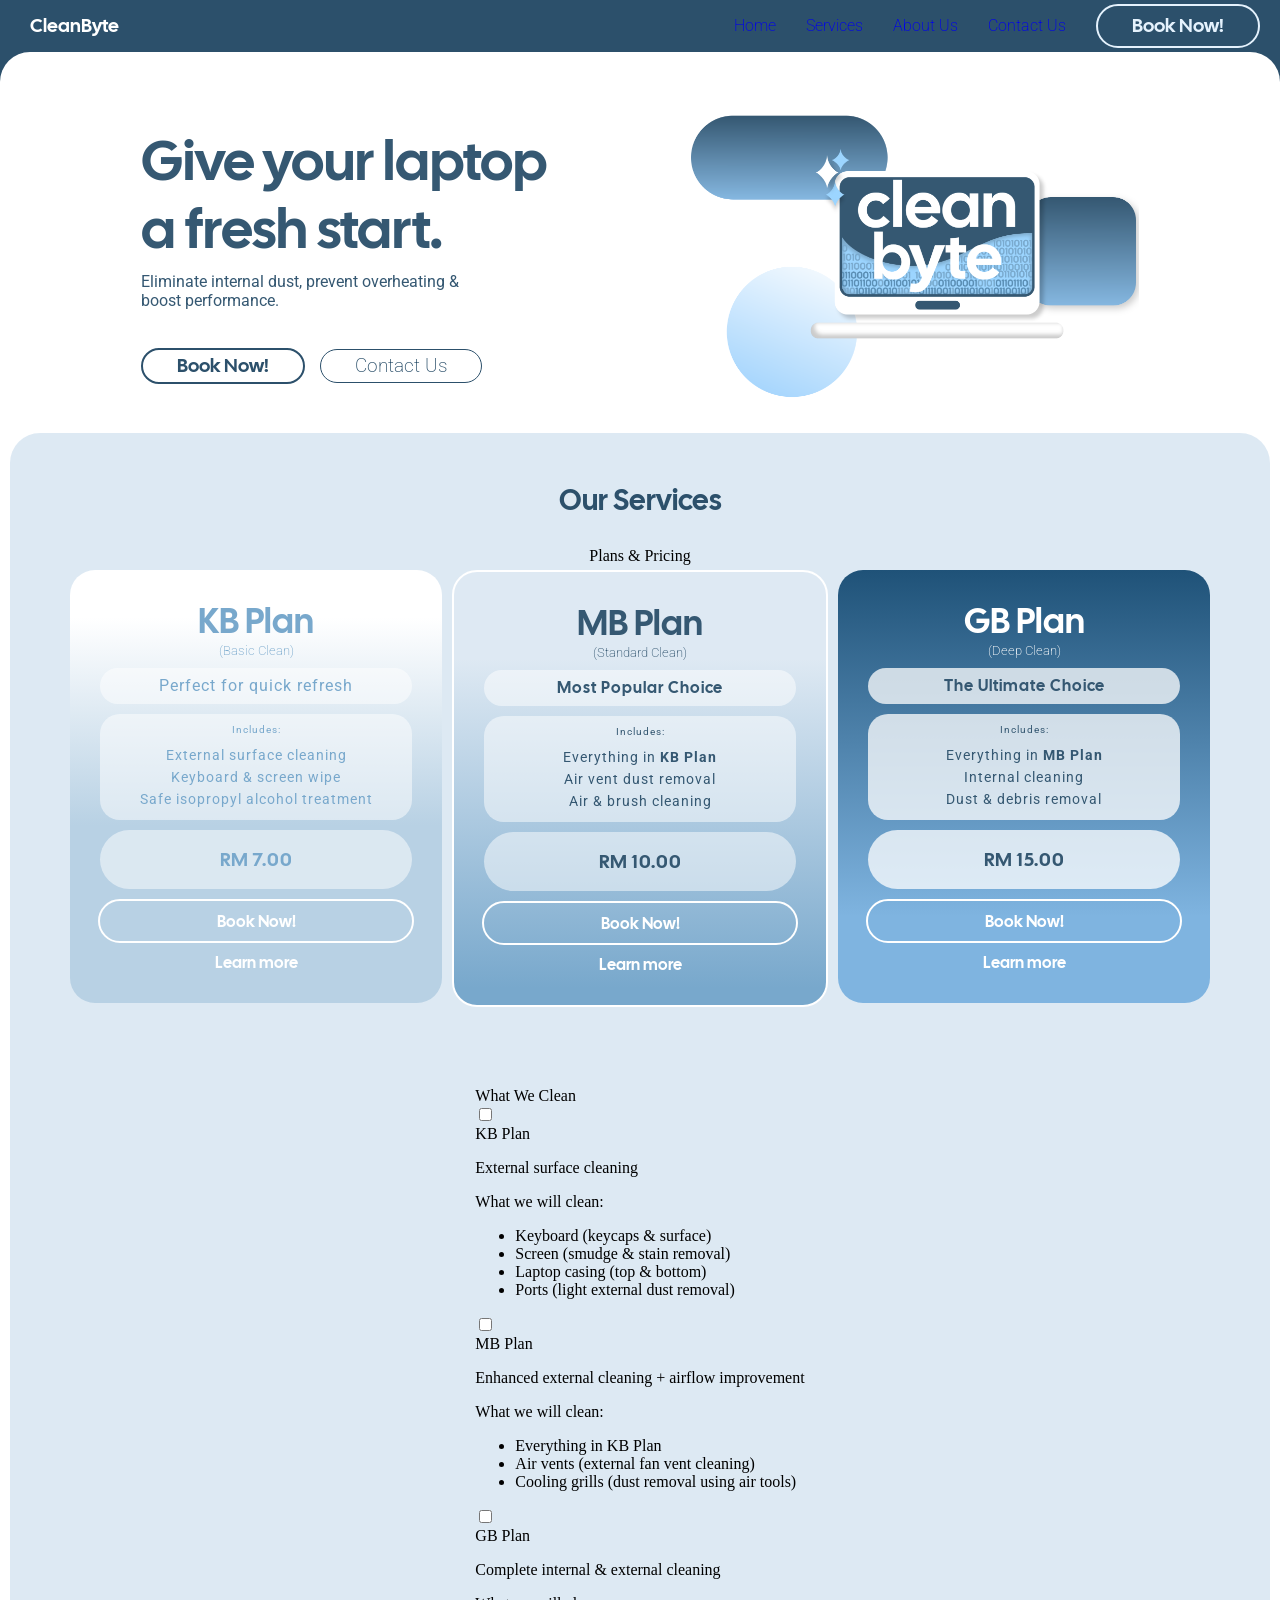
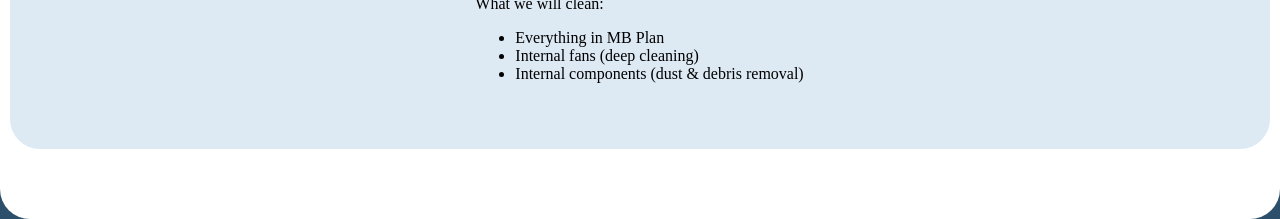
==== index.html @ 4faceed7 "Temporarily add "Coming soon" page for hyperlinks which are not ready yet" ====
<!DOCTYPE html>
<html lang="en">

<head>
    <meta charset="UTF-8">
    <meta name="viewport" content="width=device-width, initial-scale=1.0">
    <title>CleanByte</title>
    <link rel="icon" type="image/png" href="src/cleanbyte-logo-transparent-1.png">
    <!-- Google Fonts -->
    <link rel="preconnect" href="https://fonts.googleapis.com">
    <link rel="preconnect" href="https://fonts.gstatic.com" crossorigin>
    <link
        href="https://fonts.googleapis.com/css2?family=Cal+Sans&family=Roboto:ital,wght@0,100..900;1,100..900&display=swap"
        rel="stylesheet">
    <!-- CSS Styles -->
    <link rel="stylesheet" href="css/styles.css">
    <link rel="stylesheet" href="css/hero.css">
    <link rel="stylesheet" href="css/services.css">
</head>

<body>

    <nav>
        <section id="business-name">
            <span>CleanByte</span>
        </section>
        <section id="nav-links">
            <a href="#hero" class="nav-links" id="nav-home">Home</a>
            <a href="#services" class="nav-links" id="nav-services">Services</a>
            <a href="#about" class="nav-links" id="nav-about">About Us</a>
            <a href="#contact" class="nav-links" id="nav-contact">Contact Us</a>
        </section>
        <section id="wrapper-book-now">
            <a class="book-now-light" id="nav-book-now" href="/coming-soon.html">
                <span>Book Now!</span>
            </a>
        </section>
    </nav>
    <main id="main">
        <section class="section" id="hero">
            <div id="illustration">
                <img id="large" src="src/hero-illustration-large.png"
                    alt="hero section illustration with clean byte logo">
            </div>
            <div class="content">
                <h1>Give your laptop<br>a fresh start.</h1>
                <p>Eliminate internal dust, prevent overheating &<br>
                    boost performance.</p>
            </div>
            <div id="hero-buttons">
                <a class="book-now-dark" href="/coming-soon.html">
                    <span>Book Now!</span>
                </a>
                <a class="hero-button" href="/coming-soon.html">
                    <span>Contact Us</span>
                </a>
            </div>
        </section>
        <section class="section" id="services">
            <div id="pricing">
                <span class="title">Our Services</span>
                <div id="plans">
                    <span class="sub-text">Plans &amp; Pricing</span>
                    <div id="cards">
                        <div class="card" id="card1">
                            <section class="header">
                                <span class="header-1">KB Plan</span>
                                <span class="header-2">&lpar;Basic Clean&rpar;</span>
                            </section>
                            <section class="subheader">
                                <span>Perfect for quick refresh</span>
                            </section>
                            <section class="body">
                                <span>Includes:</span>
                                <ul>
                                    <li>External surface cleaning</li>
                                    <li>Keyboard &amp; screen wipe</li>
                                    <li>Safe isopropyl alcohol treatment</li>
                                </ul>
                            </section>
                            <section class="footer">
                                <span>RM 7.00</span>
                            </section>
                            <a class="card-book-now" href="/coming-soon.html">
                                <span>Book Now!</span>
                            </a>
                            <span class="learnmore">Learn more</span>
                        </div>
                        <div class="card" id="card2">
                            <section class="header">
                                <span class="header-1">MB Plan</span>
                                <span class="header-2">&lpar;Standard Clean&rpar;</span>
                            </section>
                            <section class="subheader">
                                <span>Most Popular Choice</span>
                            </section>
                            <section class="body">
                                <span>Includes:</span>
                                <ul>
                                    <li>Everything in <b>KB Plan</b></li>
                                    <li>Air vent dust removal</li>
                                    <li>Air &amp; brush cleaning</li>
                                </ul>
                            </section>
                            <section class="footer">
                                <span>RM 10.00</span>
                            </section>
                            <a class="card-book-now" href="/coming-soon.html">
                                <span>Book Now!</span>
                            </a>
                            <span class="learnmore">Learn more</span>
                        </div>
                        <div class="card" id="card3">
                            <section class="header">
                                <span class="header-1">GB Plan</span>
                                <span class="header-2">&lpar;Deep Clean&rpar;</span>
                            </section>
                            <section class="subheader">
                                <span>The Ultimate Choice</span>
                            </section>
                            <section class="body">
                                <span>Includes:</span>
                                <ul>
                                    <li>Everything in <b>MB Plan</b></li>
                                    <li>Internal cleaning</li>
                                    <li>Dust &amp; debris removal</li>
                                </ul>
                            </section>
                            <section class="footer">
                                <span>RM 15.00</span>
                            </section>
                            <a class="card-book-now" href="/coming-soon.html">
                                <span>Book Now!</span>
                            </a>
                            <span class="learnmore">Learn more</span>
                        </div>
                    </div>
                </div>
            </div>
            <div id="details">
                <span class="sub-text">What We Clean</span>
                <div id="dropdowns">
                    <div class="dropdown" id="dropdown1">
                        <input type="checkbox" id="touch1">
                        <div class="hitbox">
                            <label for="touch1">
                                <span>KB Plan</span>
                                <p>External surface cleaning</p>
                            </label>
                        </div>
                        <div class="slide">
                            <div class="inner-slide">
                                <span>What we will clean:</span>
                                <ul>
                                    <li>Keyboard (keycaps &amp; surface)</li>
                                    <li>Screen (smudge &amp; stain removal)</li>
                                    <li>Laptop casing (top &amp; bottom)</li>
                                    <li>Ports (light external dust removal)</li>
                                </ul>
                            </div>
                        </div>
                    </div>
                    <div class="dropdown" id="dropdown2">
                        <input type="checkbox" id="touch2">
                        <div class="hitbox">
                            <label for="touch2">
                                <span>MB Plan</span>
                                <p>Enhanced external cleaning + airflow improvement</p>
                            </label>
                        </div>
                        <div class="slide">
                            <div class="inner-slide">
                                <span>What we will clean:</span>
                                <ul>
                                    <li>Everything in KB Plan</li>
                                    <li>Air vents (external fan vent cleaning)</li>
                                    <li>Cooling grills (dust removal using air tools)</li>
                                </ul>
                            </div>
                        </div>
                    </div>
                    <div class="dropdown" id="dropdown3">
                        <input type="checkbox" id="touch3">
                        <div class="hitbox">
                            <label for="touch3">
                                <span>GB Plan</span>
                                <p>Complete internal &amp; external cleaning</p>
                            </label>
                        </div>
                        <div class="slide">
                            <div class="inner-slide">
                                <span>What we will clean:</span>
                                <ul>
                                    <li>Everything in MB Plan</li>
                                    <li>Internal fans (deep cleaning)</li>
                                    <li>Internal components (dust &amp; debris removal)</li>
                                </ul>
                            </div>
                        </div>
                    </div>
                </div>
            </div>
        </section>
        <section class="section" id="about"></section>
        <section class="section" id="contact"></section>
    </main>

    <script src="js/script.js"></script>
</body>

</html>
---- css/styles.css ----
/* 1 rem = 24px */

:root {
    --gradient-l: linear-gradient(to bottom, rgba(255, 255, 255, 1) 10%, rgba(120, 168, 204, 1) 96%);
    --gradient-d: linear-gradient(to bottom, rgba(31, 82, 120, 1) 0%, rgba(154, 208, 253, 1) 100%);
    --font-primary: "Cal Sans", sans-serif;
    --font-secondary: "Roboto", sans-serif;
}

html {
    scroll-behavior: smooth;
}

body {
    background-color: #2c506b;
    padding: 0;
    margin: 0;
}


button {
    border: none;
    outline: none;
    box-shadow: none;
}

a {
    text-decoration: none;
}

a:hover,
a:focus,
a:active {
    text-decoration: none;
    outline: none;
}

nav {
    position: sticky;
    top: 0;
    height: 2rem;
    display: flex;
    flex-direction: row;
    align-self: center;
    align-items: center;
    justify-content: space-evenly;
    padding: 10px 20px;
    background: #2c506b;
    z-index: 2;
}

nav #business-name {
    height: 100%;
    width: fit-content;
    display: flex;
    align-self: center;
    align-items: center;
    justify-content: center;
    padding: 0 10px;
}

nav #business-name span {
    font-family: var(--font-primary);
    font-weight: 400;
    font-size: 1.2rem;
    line-height: 1.2;
    color: #fff;
}

nav #nav-links {
    height: 1rem;
    width: 100%;
    display: flex;
    align-self: center;
    align-items: center;
    justify-content: end;
    padding: 0 30px;
    gap: 30px;
    font-family: var(--font-secondary);
    font-weight: 200;
    font-size: 1rem;
    line-height: 1.2;
    color: #fff;
}

.book-now-light {
    height: 2.5rem;
    width: 10rem;
    position: relative;
    display: flex;
    align-self: center;
    align-items: center;
    justify-content: center;
    color: #e5f2fd;
    background-color: transparent;
    border: 2px solid #e5f2fd;
    border-radius: 50px;
    overflow: hidden;
    cursor: pointer;
    transition: color 0.3s ease;
}

.book-now-light::before {
    content: "";
    position: absolute;
    top: 0;
    left: -100%;
    width: 100%;
    height: 100%;
    background-color: #e5f2fd;
    z-index: 0;
    transition: transform 0.5s ease;
    transform: translateX(0);
}

.book-now-light:hover::before {
    transform: translateX(100%);
}

.book-now-light span {
    position: relative;
    z-index: 1;
    font-family: var(--font-primary);
    font-weight: 400;
    font-size: 1.2rem;
    line-height: 1.2;
    text-decoration: none;
    padding: 2rem;
    cursor: pointer;
    color: #e5f2fd;
    transition: color 0.5s ease;
}

.book-now-light:hover span {
    color: #2c506b;
}

.book-now-dark {
    height: 2rem;
    width: 10rem;
    position: relative;
    display: flex;
    align-self: center;
    align-items: center;
    justify-content: center;
    color: #2c506b;
    background-color: transparent;
    border: 2px solid #2c506b;
    border-radius: 50px;
    overflow: hidden;
    cursor: pointer;
    transition: color 0.3s ease;
}

.book-now-dark::before {
    content: "";
    position: absolute;
    top: 0;
    left: -100%;
    width: 100%;
    height: 100%;
    background-color: #2c506b;
    z-index: 0;
    transition: transform 0.5s ease;
    transform: translateX(0);
}

.book-now-dark:hover::before {
    transform: translateX(100%);
}

.book-now-dark span {
    position: relative;
    z-index: 1;
    font-family: var(--font-primary);
    font-weight: 400;
    font-size: 1.2rem;
    line-height: 1.2;
    text-decoration: none;
    padding: 0rem;
    cursor: pointer;
    color: #2c506b;
    transition: color 0.5s ease;
}

.book-now-dark:hover span {
    color: #fff;
}

main {
    height: fit-content;
    width: auto;
    display: flex;
    flex-direction: column;
    background-color: white;
    border-radius: 30px;
    gap: 30px;
    padding: 10px;
}

/* ===================================================================== */
@media (max-width: 824px) {
    nav {
        display: grid;
        position: sticky;
        height: fit-content;
        grid-template-columns: repeat(2, 1fr);
        grid-template-rows: repeat(2, 1fr);
        grid-auto-flow: dense;
        grid-column-gap: 0px;
        grid-row-gap: 10px;
    }

    nav #business-name {
        font-size: 1rem;
        grid-area: 1 / 1 / 2 / 2;
        padding: 0;
    }

    nav #nav-links {
        font-size: 1rem;
        grid-area: 2 / 1 / 3 / 3;
        justify-content: space-between;
        padding: 0;
        gap: 0;
    }

    nav #wrapper-book-now {
        display: flex;
        grid-area: 1 / 2 / 2 / 3;
        justify-content: end;
    }

    nav #nav-book-now {
        width: 8rem;
    }

    nav #nav-book-now span {
        font-size: 1rem;
        padding: 1rem;
    }
}

@media (max-width: 614px) {
    nav #business-name {
        font-size: 0.8rem;
        grid-area: 1 / 1 / 2 / 2;
        padding: 0;
    }

    nav #nav-links {
        font-size: 0.8rem;
        justify-content: space-between;
    }

    nav #nav-book-now {
        height: 1.5rem;
        width: 7.5rem;
    }

    nav #nav-book-now span {
        font-size: 0.8rem;
        padding: 1rem;
    }
}
---- css/hero.css ----
#hero {
    display: grid;
    grid-template-columns: auto auto;
    grid-template-rows: auto auto;
    grid-column-gap: 0px;
    grid-row-gap: 0px;
    align-items: center;
    align-content: stretch;
    justify-content: space-around;
    padding: 0 100px;
    border-radius: 30px 30px 0 0;
}

#hero .content {
    height: 100%;
    width: 100%;
    display: flex;
    flex-direction: column;
    justify-content: center;
    grid-area: 1 / 1 / 2 / 2;
}

#illustration {
    height: 100%;
    width: fit-content;
    display: flex;
    justify-content: end;
    align-items: flex-end;
    grid-area: 1 / 2 / 3 / 3;
    margin-top: 20px;
}

#hero h1 {
    font-family: var(--font-primary);
    font-size: 3.5rem;
    color: #355872;
    font-weight: 400;
    line-height: 1.2;
    margin-bottom: 10px;
}

#hero p {
    font-family: var(--font-secondary);
    font-size: 1rem;
    font-weight: 400;
    color: #355872;
    line-height: 1.2;
    margin: 0;
}

#hero #hero-buttons {
    height: 100%;
    width: 100%;
    grid-area: 2 / 1 / 3 / 2;
    display: flex;
    flex-direction: row;
    align-items: flex-start;
    align-content: stretch;
    justify-content: start;
    column-gap: 15px;
}

.hero-button {
    height: 2rem;
    width: 10rem;
    position: relative;
    display: flex;
    align-self: center;
    align-items: center;
    justify-content: center;
    color: #2c506b;
    background-color: transparent;
    border: 1px solid #2c506b;
    border-radius: 50px;
    overflow: hidden;
    cursor: pointer;
    transition: color 0.3s ease;
}

.hero-button::before {
    content: "";
    position: absolute;
    top: 0;
    left: -100%;
    width: 100%;
    height: 100%;
    background-color: #e5f2fd;
    z-index: 0;
    transition: transform 0.5s ease;
    transform: translateX(0);
}

.hero-button:hover::before {
    transform: translateX(100%);
}

.hero-button span {
    position: relative;
    z-index: 1;
    font-family: var(--font-secondary);
    font-weight: 200;
    font-size: 1.2rem;
    line-height: 1.2;
    text-decoration: none;
    padding: 0rem;
    cursor: pointer;
    color: #2c506b;
}

#illustration img {
    width: 28rem;
}


/* ===================================================================== */
@media (max-width: 1376px) {
    #hero {
        padding: 0 60px;
    }
}

@media (max-width: 1174px) {
    #hero h1 {
        font-size: 3rem;
        margin-top: 10px;
    }

    #hero p {
        font-size: 0.9rem;
    }

    #illustration img {
        width: 26rem;
    }
}

@media (max-width: 1088px) {
    #hero {
        padding: 0 40px;
    }
}

@media (max-width: 1000px) {
    #hero {
        padding: 0 20px;
    }
}

@media (max-width: 970px) {
    #hero .content {
        justify-content: end;
    }

    #hero h1 {
        font-size: 2.5rem;
    }

    #hero p {
        font-size: 0.9rem;
    }

    #illustration img {
        width: 24rem;
    }
}

@media (max-width: 824px) {
    #hero {
        padding: 20px;
    }

    #hero .content {
        justify-content: center;
    }

    #hero #illustration #large {
        width: 18rem;
    }

    #hero h1 {
        font-size: 2rem;
        margin: 10px 0 5px 0;
    }

    #hero p {
        font-size: 0.8rem;
    }

    #hero #hero-buttons .book-now-dark {
        width: 8rem;
    }

    #hero #hero-buttons .book-now-dark span {
        font-size: 1rem;
        padding: 0;
    }

    #hero #hero-buttons .hero-button {
        width: 8rem;
    }

    #hero #hero-buttons .hero-button span {
        font-size: 1rem;
        padding: 0;
    }

    #illustration {
        margin: 0;
    }
}

@media (max-width: 614px) {
    #hero {
        display: flex;
        flex-direction: column;
        padding: 20px 10px;
        gap: 0;
    }

    #hero .content {
        align-items: center;
        margin-bottom: 10px;
    }

    #hero .content h1 {
        text-align: center;
        font-size: 1.8rem;
        letter-spacing: 0px;
    }

    #hero .content p {
        text-align: center;
        margin-bottom: 12px;
        letter-spacing: 1px;
    }

    #hero #hero-buttons {
        width: fit-content;
    }

    #hero #hero-buttons .book-now-dark span {
        font-size: 0.9rem;
    }

    #hero #hero-buttons .hero-button span {
        font-size: 0.9rem;
    }
}
---- css/services.css ----
#services {
    height: auto;
    border-radius: 30px;
    background: #6da1c93B;
    display: flex;
    flex-direction: column;
    align-items: center;
    justify-content: start;
    align-content: stretch;
    padding: 50px 100px;
    row-gap: 80px;
}

#services #pricing {
    width: 100%;
    height: auto;
    display: flex;
    flex-direction: column;
    align-items: center;
    align-content: stretch;
    justify-content: start;
    row-gap: 30px;
}

#services #pricing .title {
    text-align: center;
    font-family: var(--font-primary);
    font-size: 1.8rem;
    color: #2c506bFF;
    font-weight: 400;
    line-height: 1.2;
    text-decoration: none;
}

#services #pricing #plans {
    width: 100%;
    height: auto;
    display: flex;
    flex-direction: column;
    align-items: center;
    align-content: stretch;
    justify-content: start;
    row-gap: 5px;
}

#services #pricing #plans #plans-text {
    height: 30px;
    font-family: var(--font-secondary);
    font-size: 1rem;
    font-weight: 200;
    line-height: 1.2;
    color: #2c506bFF;
}

#cards {
    width: 100%;
    height: auto;
    display: flex;
    flex-direction: row;
    overflow-x: hidden;
    align-items: start;
    align-content: stretch;
    justify-content: space-between;
    gap: 10px;
}

.card {
    width: 100%;
    height: auto;
    border-radius: 25px;
    display: flex;
    flex-direction: column;
    flex-wrap: nowrap;
    align-items: center;
    align-content: stretch;
    justify-content: start;
    row-gap: 20px;
    padding: 30px;
    scroll-snap-align: center;
}

/* =--==--==--==--==--==--==--HEADER--==--==--==--==--==--==--= */
.header {
    width: 100%;
    height: auto;
    display: flex;
    flex-direction: column;
    flex-wrap: nowrap;
    align-items: center;
    align-content: stretch;
    justify-content: start;
}

.header-1 {
    font-family: var(--font-primary);
    font-size: 2.5rem;
    font-weight: 400;
    line-height: 1.2;
    text-decoration: none;
}

.header-2 {
    font-family: var(--font-secondary);
    font-size: 1rem;
    font-weight: 200;
    line-height: 1.2;
    text-decoration: none;
}


/* =--==--==--==--==--==--==--SUB-HEADER--==--==--==--==--==--==--= */
.subheader {
    width: 100%;
    height: 2.25rem;
    border-radius: 30px;
    display: flex;
    flex-direction: column;
    flex-wrap: nowrap;
    align-items: center;
    align-content: stretch;
    justify-content: center;
    background: #ffffff80;
}

.subheader span {
    font-size: 1.25rem;
    font-weight: 400;
    line-height: 1;
    letter-spacing: 1px;
    text-decoration: none;
}


/* =--==--==--==--==--==--==--BODY--==--==--==--==--==--==--= */
.body {
    width: 100%;
    height: auto;
    border-radius: 20px;
    display: flex;
    flex-direction: column;
    flex-wrap: nowrap;
    align-items: center;
    align-content: stretch;
    justify-content: start;
    padding: 10px 0;
    row-gap: 10px;
    background: #ffffff80;
}

.body span {
    font-family: var(--font-secondary);
    font-size: 0.7rem;
    font-weight: 400;
    line-height: 1.2;
    letter-spacing: 1px;
    text-decoration: none;
}

.body ul {
    max-width: fit-content;
    display: flex;
    justify-content: center;
    align-items: center;
    font-family: var(--font-secondary);
    font-size: 1rem;
    font-weight: 400;
    line-height: 1.5;
    letter-spacing: 1px;
    text-decoration: none;
    flex: 1;
    flex-wrap: wrap;
    padding: 0;
    margin: 0;
    text-align: center;
    list-style-type: none;
}

li {
    min-width: 270px;
}


/* =--==--==--==--==--==--==--FOOTER--==--==--==--==--==--==--= */
.footer {
    width: 100%;
    border-radius: 30px;
    display: flex;
    flex-direction: column;
    flex-wrap: nowrap;
    align-items: center;
    align-content: stretch;
    justify-content: center;
    padding: 20px 0;
    flex: 1 0 0;
    background: #ffffff80;
}

.footer span {
    font-family: var(--font-primary);
    font-size: 1.25rem;
    font-weight: 400;
    line-height: 1;
    letter-spacing: 1px;
    text-decoration: none;
}


/* =--==--==--==--==--==--==--CARD-BOOK-NOW--==--==--==--==--==--==--= */
.card-book-now {
    height: 2.5rem;
    width: 100%;
    position: relative;
    display: flex;
    align-self: center;
    align-items: center;
    justify-content: center;
    /* /////////////////////CHANGE THIS FOR BOOK NOW */
    color: #fff;
    background-color: transparent;
    /* /////////////////////CHANGE THIS FOR BOOK NOW */
    border: 2px solid #fff;
    border-radius: 50px;
    overflow: hidden;
    cursor: pointer;
    transition: color 0.3s ease;
}

.card-book-now::before {
    content: "";
    position: absolute;
    top: 0;
    left: -100%;
    width: 100%;
    height: 100%;
    /* /////////////////////CHANGE THIS FOR BOOK NOW */
    background-color: #ffffff80;
    z-index: 0;
    transition: transform 0.5s ease;
    transform: translateX(0);
}

.card-book-now:hover::before {
    transform: translateX(100%);
}

.card-book-now span {
    display: flex;
    position: relative;
    z-index: 1;
    font-family: var(--font-primary);
    font-weight: 400;
    font-size: 1.2rem;
    line-height: 1.2;
    text-decoration: none;
    padding: 0rem 2rem;
    cursor: pointer;
    align-items: center;
    color: #fff;
    transition: color 0.5s ease;
}

/* /////////////////////CHANGE THIS FOR BOOK NOW */
.card-book-now:hover span {
    color: #fff;
}

/* =--==--==--==--==--==--==--LEARN-MORE--==--==--==--==--==--==--= */
.learnmore {
    font-family: var(--font-primary);
    font-size: 1rem;
    font-weight: 400;
    line-height: 1.2;
    letter-spacing: 0px;
    text-decoration: none;
    color: #fff;
    cursor: pointer;
}

.learnmore:hover {
    text-decoration: underline;
}

/* =--==--==--==--==--==--==--=--==--==--==--==--==--==--=--==--==--==--==--==--==-- */
/* =--==--==--==--==--==--==--CARD 1--==--==--==--==--==--==--= */
#card1 {
    background-image: linear-gradient(to bottom, rgba(255, 255, 255, 1) 11%, rgba(184, 209, 228, 1) 59%);
    color: #78a8cc;
}

#card1 .subheader span {
    font-family: var(--font-secondary);
}

#card1 .card-book-now:hover span {
    color: #78a8cc;
}


/* =--==--==--==--==--==--==--CARD 2--==--==--==--==--==--==--= */
#card2 {
    background-image: linear-gradient(to bottom, rgba(222, 233, 243, 1) 20%, rgba(120, 168, 204, 1) 96%);
    color: #355872FF;
    border: 2px solid #ffffffFF;
}

#card2 .subheader span {
    font-family: var(--font-primary);
}

#card2 .card-book-now:hover span {
    color: #355872FF;
}


/* =--==--==--==--==--==--==--CARD 2--==--==--==--==--==--==--= */
#card3 {
    background: linear-gradient(to bottom, rgba(31, 82, 120, 1) 0%, rgba(127, 180, 224, 1) 80%);
    color: #355872FF;
}

#card3 .header {
    color: #fff;
}

#card3 .subheader {
    background-color: #ffffffBF;
}

#card3 .body {
    background-color: #ffffffBF;
}

#card3 .footer {
    background-color: #ffffffBF;
}

#card3 .subheader span {
    font-family: var(--font-primary);
}

#card3 .card-book-now:hover span {
    color: #355872FF;
}



/* =--==--==--==--==--==--==--=--==--==--==--==--==--==--=--==--==--==--==--==--==-- */
@media (max-width: 1400px) {
    #services {
        padding: 50px 60px;
    }

    .card {
        row-gap: 10px;
    }

    .header-1 {
        font-size: 2.2rem;
    }

    .header-2 {
        font-size: 0.8rem;
    }

    .subheader {
        font-size: 2rem;
    }

    .subheader span {
        font-size: 1rem;
    }

    .body span {
        font-size: 0.6rem;
    }

    .body ul {
        font-size: 0.9rem;
    }

    .footer span {
        font-size: 1.2rem;
    }

    .card-book-now span {
        font-size: 1rem;
    }

    .learnmore {
        font-size: 1rem;
    }

}

@media (max-width: 1190px) {
    #services {
        padding: 50px 20px;
    }
}

@media (max-width: 1100px) {
    #services #pricing .title {
        font-size: 1.6rem;
    }

    #cards {
        overflow-x: auto;
        scroll-snap-type: x mandatory;
    }

    .header-1 {
        font-size: 2.1rem;
    }

    .card {
        padding: 20px;
        row-gap: 8px;
    }
}

@media (max-width: 1000px) {
    #services {
        padding: 50px 10px;
    }

    .subheader {
        font-size: 2rem;
    }

    .subheader span {
        font-size: 1rem;
    }

    .body span {
        font-size: 0.6rem;
    }

    .body ul {
        font-size: 0.75rem;
    }
}

@media (max-width: 824px) {
    #services #pricing .title {
        font-size: 1.3rem;
    }

    #services #pricing #plans #plans-text {
        font-size: 0.8rem;
    }

    .header-1 {
        font-size: 2rem;
    }

    .header-2 {
        font-size: 0.8rem;
    }

    .subheader {
        font-size: 1.8rem;
    }

    .subheader span {
        font-size: 1rem;
    }

    .body span {
        font-size: 0.6rem;
    }

    .body ul {
        font-size: 0.75rem;
    }

    .footer span {
        font-size: 1rem;
    }

    .card-book-now span {
        font-size: 1rem;
    }

    .learnmore {
        font-size: 1rem;
    }
}
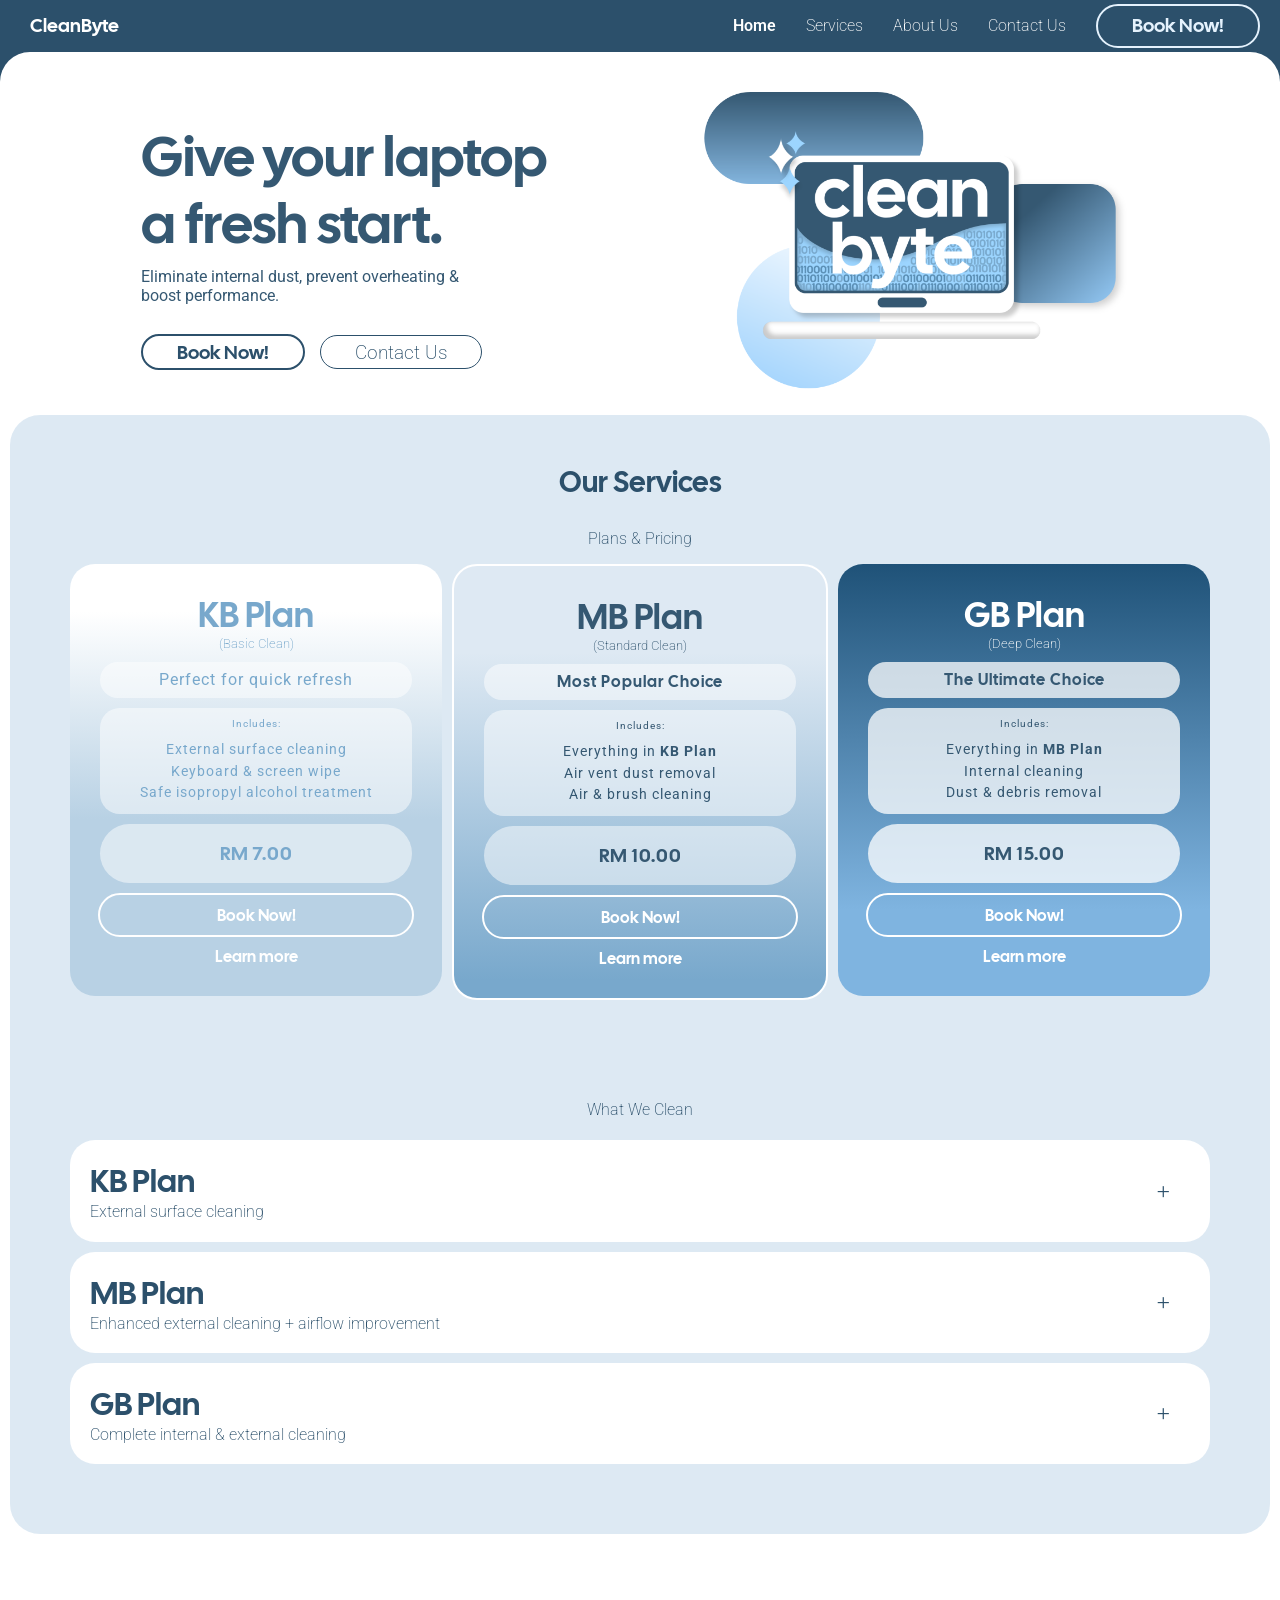
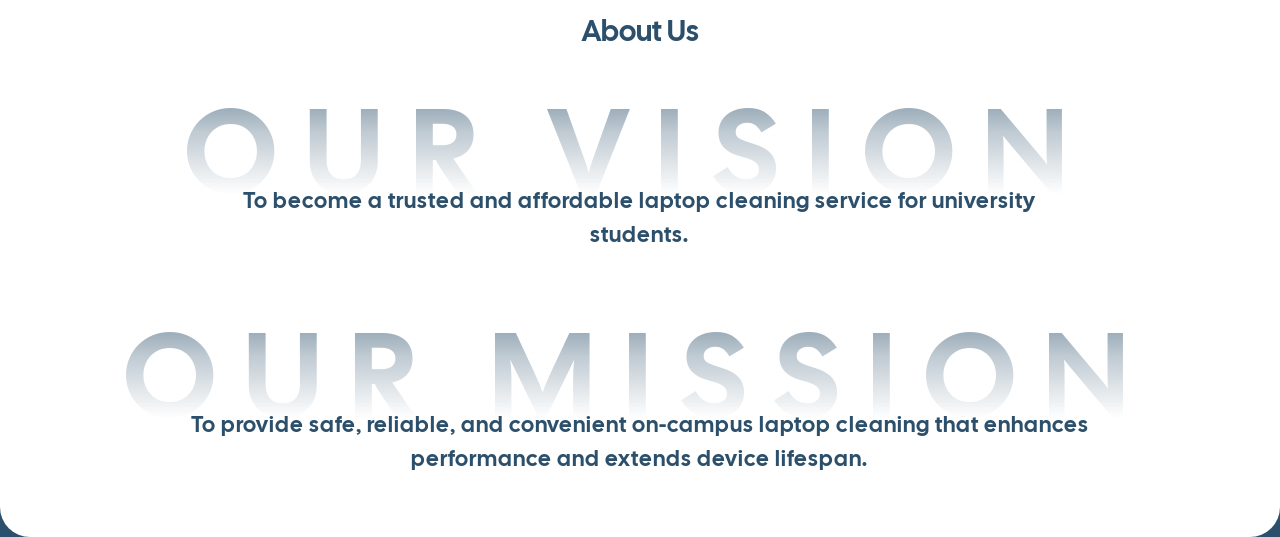
==== commit a02df9e5: "Add About  Us section (responsive) with its own CSS file; small minor fixes; remove 1 graphic since " ====
--- a/index.html
+++ b/index.html
@@ -16,6 +16,7 @@
     <link rel="stylesheet" href="css/styles.css">
     <link rel="stylesheet" href="css/hero.css">
     <link rel="stylesheet" href="css/services.css">
+    <link rel="stylesheet" href="css/about.css">
 </head>
 
 <body>
@@ -201,7 +202,33 @@
                 </div>
             </div>
         </section>
-        <section class="section" id="about"></section>
+        <section class="section" id="about">
+            <div id="header-about">
+                About Us
+            </div>
+            <div id="body-about">
+                <div class="wrapper" id="vision-wrapper">
+                    <div class="underlay-text" id="vision">
+                        OUR VISION
+                    </div>
+                    <div class="overlay"></div>
+                    <div class="overlay-text">
+                        To become a trusted and affordable laptop cleaning service
+                        for university students.
+                    </div>
+                </div>
+                <div class="wrapper" id="mission-wrapper">
+                    <div class="underlay-text" id="mission">
+                        OUR MISSION
+                    </div>
+                    <div class="overlay"></div>
+                    <div class="overlay-text">
+                        To provide safe, reliable, and convenient on-campus laptop cleaning
+                        that enhances performance and extends device lifespan.
+                    </div>
+                </div>
+            </div>
+        </section>
         <section class="section" id="contact"></section>
     </main>
 
--- a/css/styles.css
+++ b/css/styles.css
@@ -81,6 +81,20 @@
     font-size: 1rem;
     line-height: 1.2;
     color: #fff;
+}
+
+nav #nav-links a {
+    text-decoration: none;
+    color: #fff;
+    cursor: pointer;
+}
+
+nav #nav-links a:hover {
+    text-decoration: underline;
+}
+
+nav #nav-links a.active {
+    font-weight: 600;
 }
 
 .book-now-light {
--- a/css/services.css
+++ b/css/services.css
@@ -11,6 +11,15 @@
     row-gap: 80px;
 }
 
+/* ===============+++++++++++++++++++++++++++++=======================++++++++++++++++++ */
+/* ===============+++++++++++++++++++++++++++++=======================++++++++++++++++++ */
+/* ===============+++++++++++++++++++++++++++++=======================++++++++++++++++++ */
+/* ===============+++++++++++++++++++++++++++++=======================++++++++++++++++++ */
+/* ===============+++++++++++++++++++++++++++++=======================++++++++++++++++++ */
+/* ===============+++++++++++++++++++++++++++++=======================++++++++++++++++++ */
+
+/* ===============+++++++++++++++++++++++++++++=======================++++++++++++++++++ */
+
 #services #pricing {
     width: 100%;
     height: auto;
@@ -43,7 +52,7 @@
     row-gap: 5px;
 }
 
-#services #pricing #plans #plans-text {
+#services .sub-text {
     height: 30px;
     font-family: var(--font-secondary);
     font-size: 1rem;
@@ -445,7 +454,7 @@
         font-size: 1.3rem;
     }
 
-    #services #pricing #plans #plans-text {
+    #services .sub-text {
         font-size: 0.8rem;
     }
 
@@ -484,4 +493,184 @@
     .learnmore {
         font-size: 1rem;
     }
+}
+
+
+/* ===============+++++++++++++++++++++++++++++=======================++++++++++++++++++ */
+/* ===============+++++++++++++++++++++++++++++=======================++++++++++++++++++ */
+/* ===============+++++++++++++++++++++++++++++=======================++++++++++++++++++ */
+/* ===============+++++++++++++++++++++++++++++=======================++++++++++++++++++ */
+/* ===============+++++++++++++++++++++++++++++=======================++++++++++++++++++ */
+/* ===============+++++++++++++++++++++++++++++=======================++++++++++++++++++ */
+/* ===============++++++    DETAILS     +++++++=======================++++++++++++++++++ */
+/* ===============+++++++++++++++++++++++++++++=======================++++++++++++++++++ */
+
+#details {
+    width: 100%;
+    height: auto;
+    display: flex;
+    flex-direction: column;
+    align-items: center;
+    align-content: stretch;
+    justify-content: start;
+    row-gap: 10px;
+    padding: 20px;
+}
+
+#details #dropdowns {
+    width: 100%;
+    height: auto;
+    display: flex;
+    flex-direction: column;
+    align-items: center;
+    align-content: stretch;
+    justify-content: space-between;
+    row-gap: 10px;
+}
+
+#details #dropdowns .dropdown {
+    width: 100%;
+    border-radius: 25px;
+    background: #fff;
+    display: flex;
+    flex-direction: column;
+    align-items: center;
+    align-content: stretch;
+    justify-content: start;
+    padding: 10px 20px;
+    box-sizing: border-box;
+}
+
+.hitbox {
+    position: relative;
+    display: block;
+    width: 100%;
+    color: #2c506b;
+    border-radius: 20px;
+    transition: background 0.3s ease;
+    margin: 10px;
+}
+
+.hitbox label {
+    display: flex;
+    flex-direction: column;
+    cursor: pointer;
+}
+
+.hitbox span {
+    display: block;
+    background: transparent;
+    font-size: 2rem;
+    font-family: var(--font-primary);
+    user-select: none;
+    -webkit-user-select: none;
+    -moz-user-select: none;
+    -ms-user-select: none;
+}
+
+.hitbox::after {
+    content: "+";
+    position: absolute;
+    right: 20px;
+    top: 50%;
+    transform: translateY(-50%);
+    font-size: 1.5rem;
+}
+
+.hitbox p {
+    font-family: var(--font-secondary);
+    font-weight: 200;
+    font-size: 1rem;
+    line-height: 1.2;
+    margin: 0;
+}
+
+#dropdowns .dropdown .slide {
+    clear: both;
+    width: 100%;
+    max-height: 0;
+    overflow: hidden;
+    text-align: start;
+    transition: max-height 0.5s;
+    background: #dde9f3;
+    border-radius: 20px;
+    display: flex;
+    flex-direction: column;
+    align-items: start;
+    align-content: stretch;
+    justify-content: start;
+    row-gap: 10px;
+}
+
+.inner-slide {
+    width: 100%;
+    height: fit-content;
+    margin: 20px;
+    color: #2c506b;
+}
+
+.inner-slide span {
+    font-family: var(--font-secondary);
+    font-weight: 400;
+    font-size: 1rem;
+    line-height: 1.2;
+    letter-spacing: 1px;
+    font-size: 0.7rem;
+}
+
+.inner-slide ul {
+    margin: 0;
+    padding: 0;
+    list-style-type: none;
+    line-height: 1.5;
+    font-family: var(--font-secondary);
+    font-weight: 600;
+    font-size: 1rem;
+    letter-spacing: 1px;
+    font-size: 1rem;
+}
+
+#touch1 {
+    position: absolute;
+    opacity: 0;
+    height: 0px;
+}
+
+#touch1:checked~.slide {
+    max-height: 500px;
+}
+
+#touch2 {
+    position: absolute;
+    opacity: 0;
+    height: 0px;
+}
+
+#touch2:checked~.slide {
+    max-height: 500px;
+}
+
+#touch3 {
+    position: absolute;
+    opacity: 0;
+    height: 0px;
+}
+
+#touch3:checked~.slide {
+    max-height: 500px;
+}
+
+.hitbox:hover {
+    background: #dde9f3;
+}
+
+
+@media (max-width: 1100px) {
+    .hitbox span {
+        font-size: 1.8rem;
+    }
+
+    .hitbox p {
+        font-size: 0.9rem;
+    }
 }
--- a/css/about.css
+++ b/css/about.css
@@ -0,0 +1,233 @@
+#about {
+    height: auto;
+    display: flex;
+    flex-direction: column;
+    align-items: center;
+    align-content: stretch;
+    justify-content: start;
+    row-gap: 30px;
+    padding: 50px 100px;
+}
+
+#header-about {
+    width: 100%;
+    text-align: center;
+    font-family: var(--font-primary);
+    font-size: 1.8rem;
+    font-weight: 400;
+    line-height: 1.2;
+    color: #2c506b;
+}
+
+#body-about {
+    display: flex;
+    flex-direction: column;
+    justify-content: center;
+    align-items: center;
+    row-gap: 80px;
+}
+
+
+.wrapper {
+    position: relative;
+    display: inline-block;
+}
+
+.underlay-text {
+    font-family: var(--font-primary);
+    font-size: 8.3rem;
+    font-weight: 400;
+    line-height: 1.2;
+    letter-spacing: 1.7rem;
+    color: #2c506b;
+    position: relative;
+    z-index: 1;
+    text-align: center;
+    align-self: center;
+    align-content: center;
+    justify-content: center;
+}
+
+.overlay {
+    position: absolute;
+    top: 0;
+    left: 0;
+    width: 100%;
+    height: 100%;
+    background: linear-gradient(to bottom, rgba(255, 255, 255, 0) 0%, rgba(255, 255, 255, 0.4) 7.000000000000001%, rgba(255, 255, 255, 0.6951219512195121) 36%, rgba(255, 255, 255, 1) 80%);
+    pointer-events: none;
+    z-index: 2;
+}
+
+.overlay-text {
+    position: absolute;
+    bottom: -20%;
+    left: 50%;
+    transform: translateX(-50%);
+    font-family: var(--font-primary);
+    font-size: 1.7rem;
+    font-weight: 400;
+    line-height: 1.5;
+    letter-spacing: 1px;
+    color: #2c506b;
+    z-index: 3;
+    min-width: 90%;
+    white-space: normal;
+    text-align: center;
+}
+
+@media (max-width: 1335px) {
+    #about {
+        padding: 50px;
+    }
+
+    .underlay-text {
+        font-size: 7.5rem;
+    }
+
+    .overlay-text {
+        font-size: 1.4rem;
+    }
+}
+
+@media (max-width: 1160px) {
+    #about {
+        padding: 50px 30px;
+    }
+}
+
+@media (max-width: 1160px) {
+    #about {
+        padding: 50px 0px;
+    }
+
+    .underlay-text {
+        font-size: 7rem;
+    }
+
+    .overlay-text {
+        font-size: 1.4rem;
+    }
+}
+
+@media (max-width: 1013px) {
+    .underlay-text {
+        font-size: 5.5rem;
+    }
+
+    .overlay-text {
+        font-size: 1.2rem;
+    }
+}
+
+@media (max-width: 1100px) {
+    #header-about {
+        font-size: 1.6rem;
+    }
+}
+
+@media (max-width: 870px) {
+    .underlay-text {
+        letter-spacing: 1.2rem;
+    }
+}
+
+@media (max-width: 824px) {
+    #header-about {
+        font-size: 1.3rem;
+    }
+}
+
+@media (max-width: 780px) {
+    .underlay-text {
+        letter-spacing: 1rem;
+        font-size: 5rem;
+    }
+
+    .overlay-text {
+        font-size: 1rem;
+    }
+}
+
+@media (max-width: 690px) {
+    .underlay-text {
+        letter-spacing: 1rem;
+        font-size: 4.5rem;
+    }
+
+    .overlay-text {
+        font-size: 1rem;
+    }
+}
+
+@media (max-width: 640px) {
+    .underlay-text {
+        letter-spacing: 1rem;
+        font-size: 4rem;
+    }
+
+    .overlay-text {
+        font-size: 0.9rem;
+        bottom: -30%;
+    }
+}
+
+@media (max-width: 600px) {
+    .underlay-text {
+        letter-spacing: 1rem;
+        font-size: 3.5rem;
+    }
+
+    .overlay-text {
+        font-size: 0.9rem;
+    }
+
+    #mission-wrapper .overlay-text {
+        bottom: -60%;
+    }
+}
+
+@media (max-width: 540px) {
+    .underlay-text {
+        letter-spacing: 0.8rem;
+        font-size: 3.5rem;
+    }
+
+    .overlay-text {
+        font-size: 0.9rem;
+    }
+}
+
+@media (max-width: 512px) {
+    .underlay-text {
+        letter-spacing: 0.7rem;
+        font-size: 3.2rem;
+    }
+
+    .overlay-text {
+        font-size: 0.9rem;
+    }
+
+    #mission-wrapper .overlay-text {
+        bottom: -70%;
+    }
+}
+
+@media (max-width: 458px) {
+    .underlay-text {
+        letter-spacing: 0.5rem;
+        font-size: 2.8rem;
+    }
+
+    .overlay-text {
+        font-size: 0.9rem;
+    }
+
+    #vision-wrapper .overlay-text {
+        bottom: -80%;
+    }
+
+    #mission-wrapper .overlay-text {
+        bottom: -80%;
+    }
+}
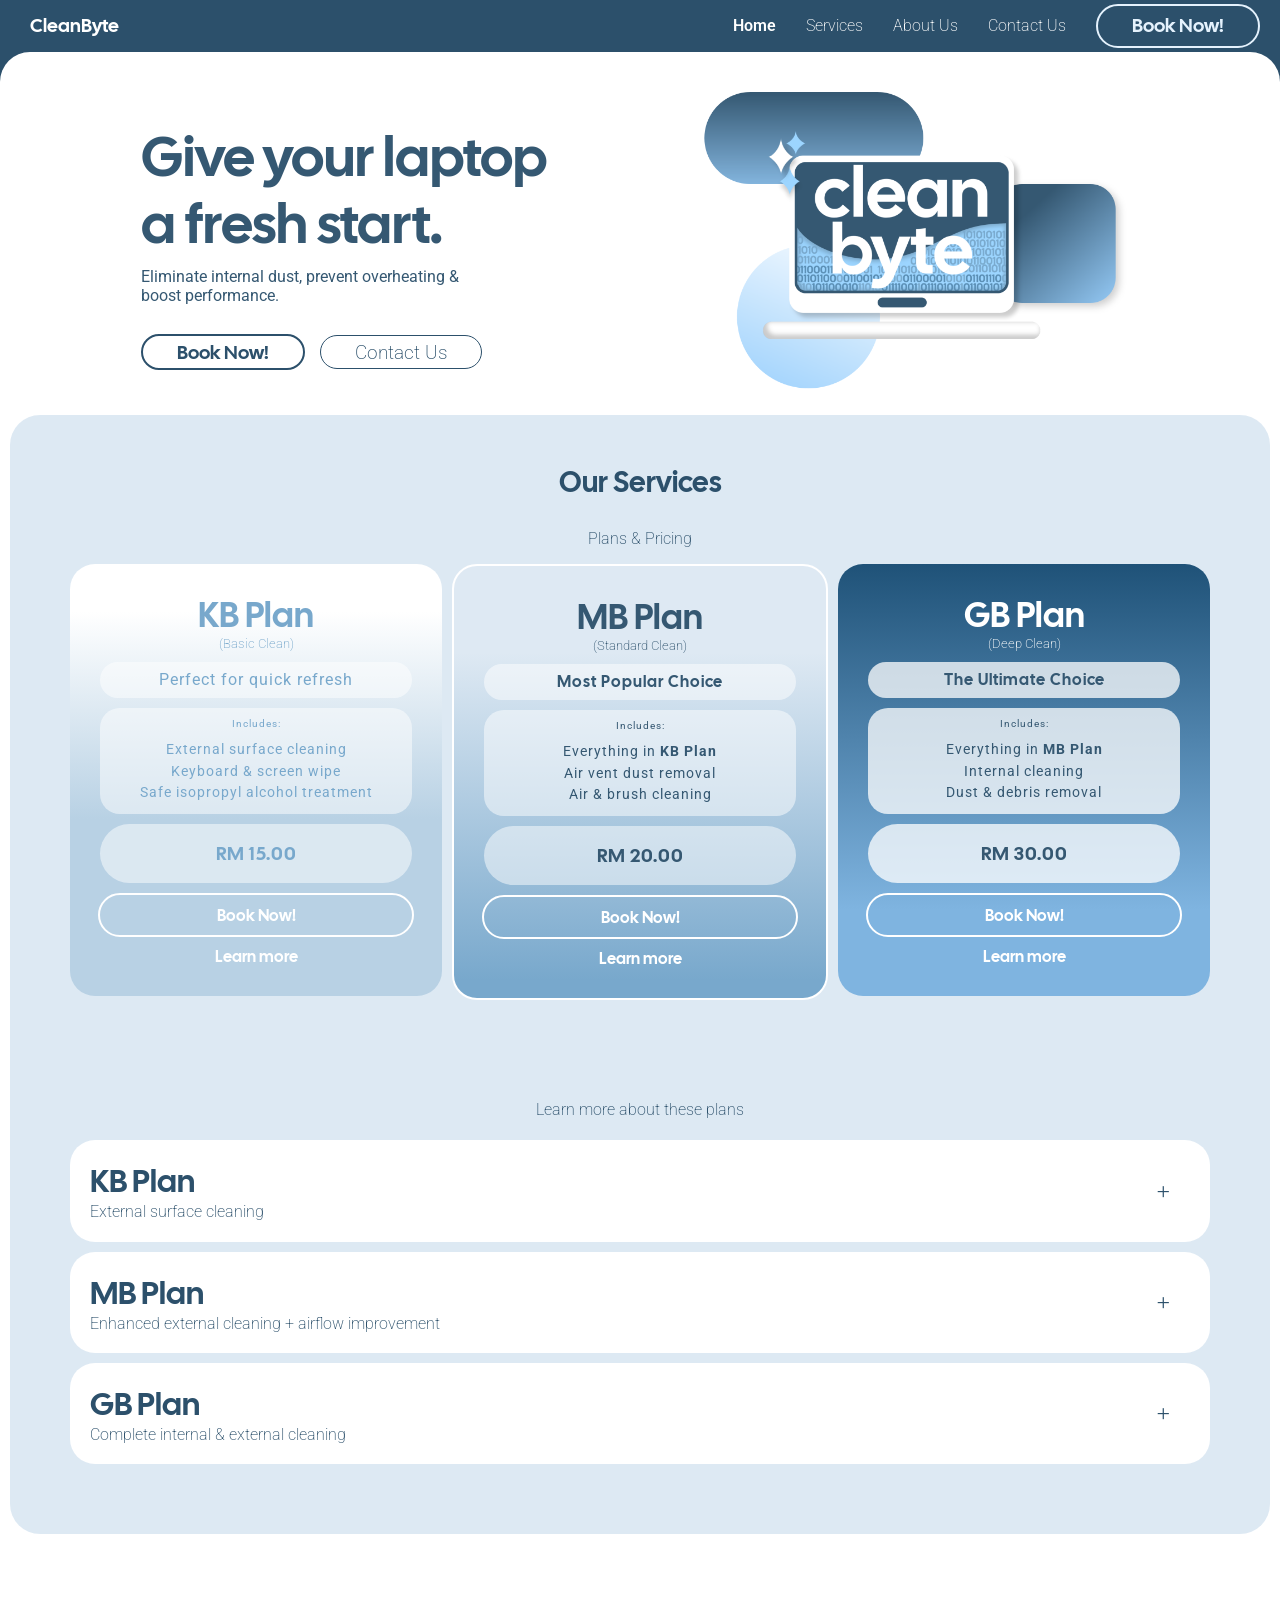
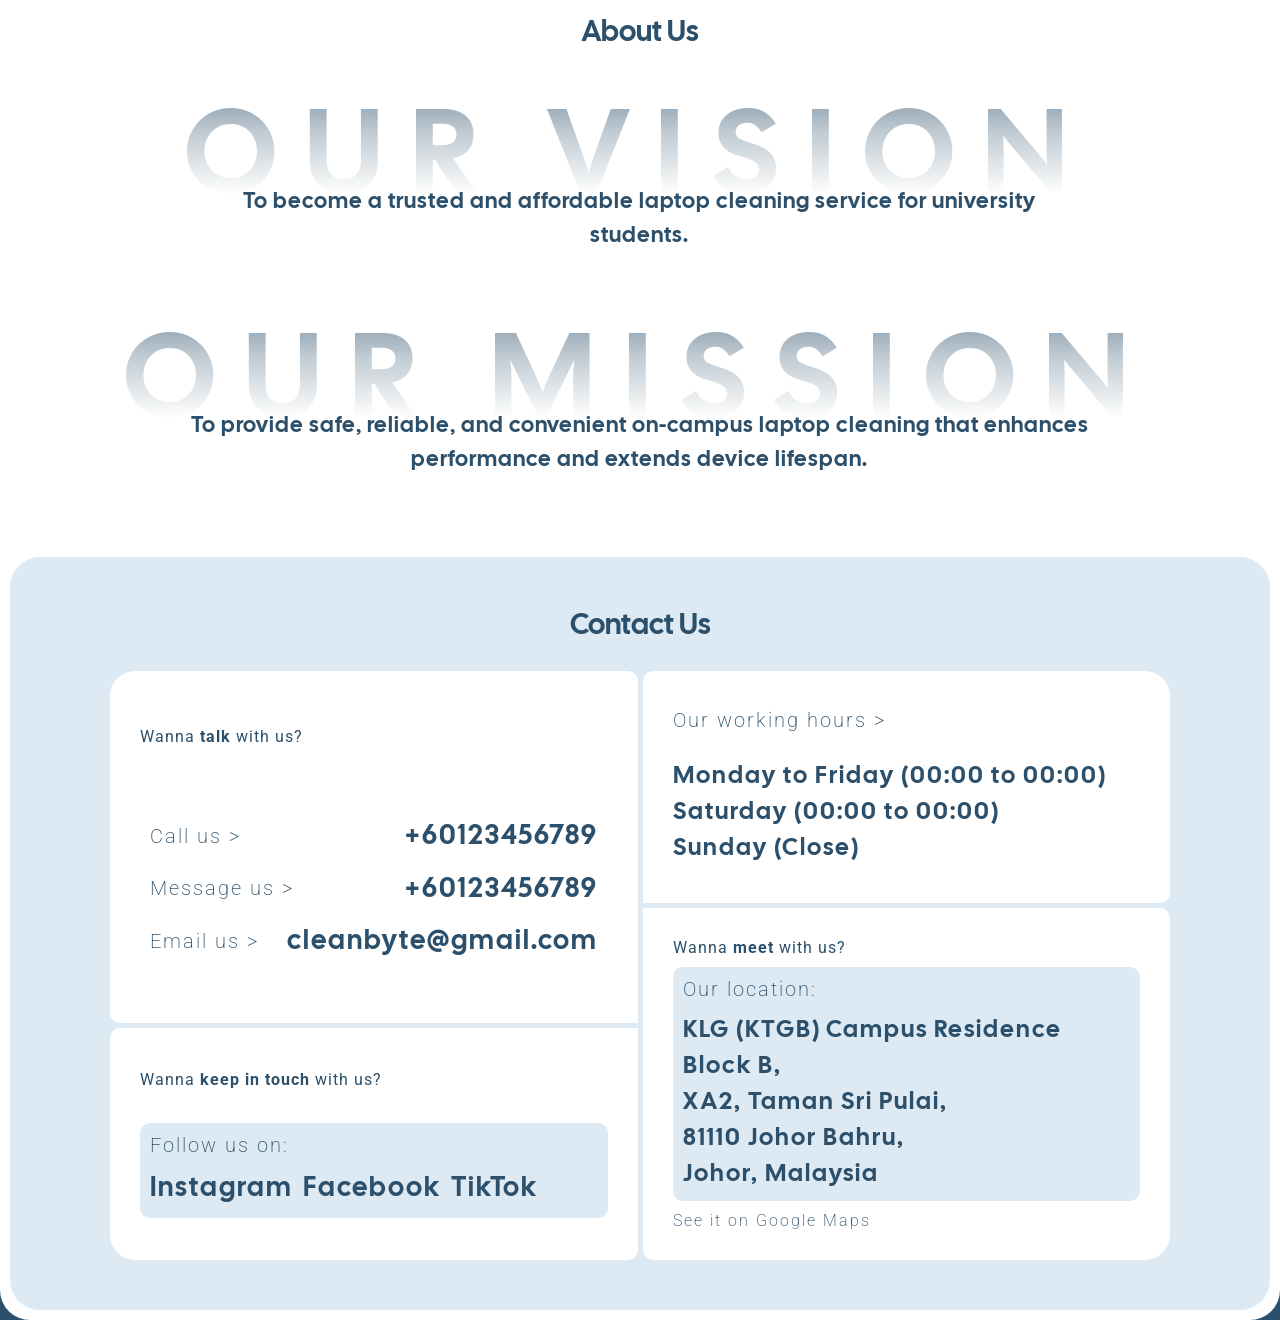
==== commit 649a388d: "initial commit from new env" ====
--- a/index.html
+++ b/index.html
@@ -17,6 +17,7 @@
     <link rel="stylesheet" href="css/hero.css">
     <link rel="stylesheet" href="css/services.css">
     <link rel="stylesheet" href="css/about.css">
+    <link rel="stylesheet" href="css/contact.css">
 </head>
 
 <body>
@@ -32,7 +33,8 @@
             <a href="#contact" class="nav-links" id="nav-contact">Contact Us</a>
         </section>
         <section id="wrapper-book-now">
-            <a class="book-now-light" id="nav-book-now" href="/coming-soon.html">
+            <a class="book-now-light" id="nav-book-now" href="https://www.youtube.com/watch?v=SbYXkOAoZpI&autoplay=1"
+                target="_blank">
                 <span>Book Now!</span>
             </a>
         </section>
@@ -49,10 +51,10 @@
                     boost performance.</p>
             </div>
             <div id="hero-buttons">
-                <a class="book-now-dark" href="/coming-soon.html">
+                <a class="book-now-dark" href="https://www.youtube.com/watch?v=SbYXkOAoZpI&autoplay=1" target="_blank">
                     <span>Book Now!</span>
                 </a>
-                <a class="hero-button" href="/coming-soon.html">
+                <a class="hero-button" href="/#contact">
                     <span>Contact Us</span>
                 </a>
             </div>
@@ -80,9 +82,10 @@
                                 </ul>
                             </section>
                             <section class="footer">
-                                <span>RM 7.00</span>
-                            </section>
-                            <a class="card-book-now" href="/coming-soon.html">
+                                <span>RM 15.00</span>
+                            </section>
+                            <a class="card-book-now" href="https://www.youtube.com/watch?v=SbYXkOAoZpI&autoplay=1"
+                                target="_blank">
                                 <span>Book Now!</span>
                             </a>
                             <span class="learnmore">Learn more</span>
@@ -104,9 +107,10 @@
                                 </ul>
                             </section>
                             <section class="footer">
-                                <span>RM 10.00</span>
-                            </section>
-                            <a class="card-book-now" href="/coming-soon.html">
+                                <span>RM 20.00</span>
+                            </section>
+                            <a class="card-book-now" href="https://www.youtube.com/watch?v=SbYXkOAoZpI&autoplay=1"
+                                target="_blank">
                                 <span>Book Now!</span>
                             </a>
                             <span class="learnmore">Learn more</span>
@@ -128,9 +132,10 @@
                                 </ul>
                             </section>
                             <section class="footer">
-                                <span>RM 15.00</span>
-                            </section>
-                            <a class="card-book-now" href="/coming-soon.html">
+                                <span>RM 30.00</span>
+                            </section>
+                            <a class="card-book-now" href="https://www.youtube.com/watch?v=SbYXkOAoZpI&autoplay=1"
+                                target="_blank">
                                 <span>Book Now!</span>
                             </a>
                             <span class="learnmore">Learn more</span>
@@ -139,7 +144,7 @@
                 </div>
             </div>
             <div id="details">
-                <span class="sub-text">What We Clean</span>
+                <span class="sub-text">Learn more about these plans</span>
                 <div id="dropdowns">
                     <div class="dropdown" id="dropdown1">
                         <input type="checkbox" id="touch1">
@@ -229,7 +234,61 @@
                 </div>
             </div>
         </section>
-        <section class="section" id="contact"></section>
+        <section class="section" id="contact">
+            <div id="header-contact">
+                Contact Us
+            </div>
+            <div id="body-contact">
+                <div class="contact-us-sections" id="contact-info">
+                    <span>Wanna <b>talk</b> with us?</span>
+                    <div id="contact-info-sections">
+                        <div class="contact-info-section" id="call">
+                            <span>Call us &gt;</span>
+                            <span>+60123456789</span>
+                        </div>
+                        <div class="contact-info-section" id="whatsapp">
+                            <span>Message us &gt;</span>
+                            <span>+60123456789</span>
+                        </div>
+                        <div class="contact-info-section" id="email">
+                            <span>Email us &gt;</span>
+                            <span>cleanbyte@gmail.com</span>
+                        </div>
+                    </div>
+                </div>
+                <div class="contact-us-sections" id="social">
+                    <span>Wanna <b>keep in touch</b> with us?</span>
+                    <div id="social-section">
+                        <span>Follow us on:</span>
+                        <div id="social-links">
+                            <a href="">Instagram</a>
+                            <a href="">Facebook</a>
+                            <a href="">TikTok</a>
+                        </div>
+                    </div>
+                </div>
+                <div class="contact-us-sections" id="working-hours">
+                    <span>Our working hours &gt;</span>
+                    <div id="timetable">
+                        <span>Monday to Friday (00:00 to 00:00)</span>
+                        <span>Saturday (00:00 to 00:00)</span>
+                        <span>Sunday (Close)</span>
+                    </div>
+                </div>
+                <div class="contact-us-sections" id="location">
+                    <span>Wanna <b>meet</b> with us?</span>
+                    <div id="address">
+                        <span>Our location:</span>
+                        <p>KLG (KTGB) Campus Residence Block B,<br>
+                            XA2, Taman Sri Pulai,<br>
+                            81110 Johor Bahru,
+                            <br>Johor, Malaysia
+                        </p>
+                    </div>
+                    <a id="address-link" href="">See it on Google Maps</a>
+                </div>
+            </div>
+        </section>
     </main>
 
     <script src="js/script.js"></script>
--- a/css/styles.css
+++ b/css/styles.css
@@ -46,7 +46,7 @@
     justify-content: space-evenly;
     padding: 10px 20px;
     background: #2c506b;
-    z-index: 2;
+    z-index: 4;
 }
 
 nav #business-name {
@@ -95,6 +95,10 @@
 
 nav #nav-links a.active {
     font-weight: 600;
+}
+
+nav #nav-book-now {
+    z-index: 10;
 }
 
 .book-now-light {
@@ -125,6 +129,7 @@
     z-index: 0;
     transition: transform 0.5s ease;
     transform: translateX(0);
+    pointer-events: none;
 }
 
 .book-now-light:hover::before {
--- a/css/about.css
+++ b/css/about.css
@@ -230,4 +230,24 @@
     #mission-wrapper .overlay-text {
         bottom: -80%;
     }
+}
+
+@media (max-width: 386px) {
+    .underlay-text {
+        letter-spacing: 0.2rem;
+        font-size: 2.8rem;
+    }
+
+    .overlay-text {
+        font-size: 0.9rem;
+    }
+
+    #vision-wrapper .overlay-text {
+        bottom: -85%;
+
+    }
+
+    #mission-wrapper .overlay-text {
+        bottom: -125%;
+    }
 }
--- a/css/contact.css
+++ b/css/contact.css
@@ -0,0 +1,476 @@
+#contact {
+    height: auto;
+    border-radius: 30px;
+    background: #dde9f3FF;
+    display: flex;
+    flex-direction: column;
+    align-items: center;
+    align-content: stretch;
+    justify-content: start;
+    row-gap: 30px;
+    padding: 50px 100px;
+    margin-top: 30px;
+}
+
+#header-contact {
+    width: 100%;
+    text-align: center;
+    font-family: var(--font-primary);
+    font-size: 1.8rem;
+    font-weight: 400;
+    line-height: 1.2;
+    color: #2c506b;
+}
+
+#body-contact {
+    width: 100%;
+    height: auto;
+    justify-content: space-between;
+    display: grid;
+    grid-template-columns: repeat(2, 1fr);
+    grid-template-rows: 1fr 0.5fr 1fr;
+    grid-column-gap: 5px;
+    grid-row-gap: 5px;
+}
+
+
+.contact-us-sections {
+    height: auto;
+    display: flex;
+    flex-direction: column;
+    align-items: start;
+    align-content: stretch;
+    justify-content: space-around;
+    row-gap: 10px;
+    background: #fff;
+    padding: 30px;
+}
+
+.contact-us-sections span {
+    font-family: var(--font-secondary);
+    font-size: 1rem;
+    font-weight: 400;
+    line-height: 1.2;
+    letter-spacing: 1px;
+    color: #2c506b;
+}
+
+
+/* =-=-=-=-=-=-=-=-=-=-=-=-=-=-=-=-=-=-=-=-=-=-=-=-=-=-=-=-=-=-=-=-=-=-=-=-=-=-=-=- */
+/* =-=-=-=- CONTACT INFO =-=-=-=-=-=-=-=-=-=-=-=-=-=-=-=-=-=-=-=-=-=-=-=-=-=-=-=-=-=- */
+/* =-=-=-=-=-=-=-=-=-=-=-=-=-=-=-=-=-=-=-=-=-=-=-=-=-=-=-=-=-=-=-=-=-=-=-=-=-=-=-=- */
+#contact-info {
+    border-radius: 25px 10px 0px 10px;
+    grid-area: 1 / 1 / 3 / 2;
+}
+
+#contact-info-sections {
+    width: 100%;
+    height: auto;
+    display: flex;
+    flex-direction: column;
+    justify-content: space-evenly;
+}
+
+.contact-info-section {
+    display: flex;
+    flex-direction: row;
+    align-items: center;
+    align-content: stretch;
+    justify-content: space-between;
+    padding: 10px;
+}
+
+.contact-info-section span:nth-of-type(1) {
+    font-family: var(--font-secondary);
+    font-size: 1.25rem;
+    font-weight: 200;
+    line-height: 1.2;
+    letter-spacing: 2px;
+    color: #2c506b;
+}
+
+.contact-info-section span:nth-of-type(2) {
+    font-family: var(--font-primary);
+    font-size: 1.7rem;
+    font-weight: 400;
+    line-height: 1.2;
+    letter-spacing: 2px;
+    color: #2c506b;
+}
+
+
+/* =-=-=-=-=-=-=-=-=-=-=-=-=-=-=-=-=-=-=-=-=-=-=-=-=-=-=-=-=-=-=-=-=-=-=-=-=-=-=-=- */
+/* =-=-=-=-=-= SOCIAL -=-=-=-=-=-=-=-=-=-=-=-=-=-=-=-=-=-=-=-=-=-=-=-=-=-=-=-=-=-=-=-=-=-=- */
+/* =-=-=-=-=-=-=-=-=-=-=-=-=-=-=-=-=-=-=-=-=-=-=-=-=-=-=-=-=-=-=-=-=-=-=-=-=-=-=-=- */
+#social {
+    border-radius: 10px 0px 10px 25px;
+    grid-area: 3 / 1 / 4 / 2;
+}
+
+#social-section {
+    width: 100%;
+    height: auto;
+    display: flex;
+    flex-direction: column;
+    justify-content: space-evenly;
+    background: #dde9f3FF;
+    border-radius: 10px;
+}
+
+#social-section span {
+    padding: 10px 0 0 10px;
+    font-family: var(--font-secondary);
+    font-size: 1.25rem;
+    font-weight: 200;
+    line-height: 1.2;
+    letter-spacing: 2px;
+    color: #2c506b;
+}
+
+#social-links {
+    display: flex;
+    flex-direction: row;
+    align-items: start;
+    justify-content: start;
+    column-gap: 10px;
+    padding: 10px;
+}
+
+#social-links a {
+    text-decoration: none;
+    font-family: var(--font-primary);
+    font-size: 1.7rem;
+    font-weight: 400;
+    line-height: 1.5;
+    letter-spacing: 2px;
+    color: #2c506b;
+}
+
+#social-links a:hover {
+    text-decoration: underline;
+}
+
+
+/* =-=-=-=-=-=-=-=-=-=-=-=-=-=-=-=-=-=-=-=-=-=-=-=-=-=-=-=-=-=-=-=-=-=-=-=-=-=-=-=- */
+/* =-=-=-=-=-=-= WORKING HOURS -=-=-=-=-=-=-=-=-=-=-=-=-=-=-=-=-=-=-=-=-=-=-=-=-=-=-=-=-=-=-=-=-=- */
+/* =-=-=-=-=-=-=-=-=-=-=-=-=-=-=-=-=-=-=-=-=-=-=-=-=-=-=-=-=-=-=-=-=-=-=-=-=-=-=-=- */
+#working-hours {
+    border-radius: 10px 25px 10px 0px;
+    grid-area: 1 / 2 / 2 / 3;
+}
+
+#working-hours span:nth-of-type(1) {
+    font-family: var(--font-secondary);
+    font-size: 1.25rem;
+    font-weight: 200;
+    line-height: 1.2;
+    letter-spacing: 2px;
+    color: #2c506b;
+}
+
+#working-hours #timetable {
+    display: flex;
+    flex-direction: column;
+}
+
+#working-hours #timetable span {
+    font-family: var(--font-primary);
+    font-size: 1.5rem;
+    font-weight: 400;
+    line-height: 1.5;
+    letter-spacing: 2px;
+    color: #2c506b;
+}
+
+
+/* =-=-=-=-=-=-=-=-=-=-=-=-=-=-=-=-=-=-=-=-=-=-=-=-=-=-=-=-=-=-=-=-=-=-=-=-=-=-=-=- */
+/* =-=-=-=-=-=-= LOCATION -=-=-=-=-=-=-=-=-=-=-=-=-=-=-=-=-=-=-=-=-=-=-=-=-=-=-=-=-=-=-=-=-=- */
+/* =-=-=-=-=-=-=-=-=-=-=-=-=-=-=-=-=-=-=-=-=-=-=-=-=-=-=-=-=-=-=-=-=-=-=-=-=-=-=-=- */
+#location {
+    border-radius: 0px 10px 25px 10px;
+    grid-area: 2 / 2 / 4 / 3;
+}
+
+#address {
+    border-radius: 10px;
+    height: auto;
+    width: 100%;
+    display: flex;
+    flex-direction: column;
+    justify-content: space-evenly;
+    row-gap: 10px;
+    background: #dde9f3FF;
+}
+
+#address span {
+    font-family: var(--font-secondary);
+    font-size: 1.25rem;
+    font-weight: 200;
+    line-height: 1.2;
+    letter-spacing: 2px;
+    color: #2c506b;
+    padding: 10px 10px 0 10px;
+}
+
+#address p {
+    font-family: var(--font-primary);
+    font-size: 1.5rem;
+    font-weight: 400;
+    line-height: 1.5;
+    letter-spacing: 2px;
+    color: #2c506b;
+    padding: 0 10px 10px 10px;
+    margin: 0;
+}
+
+#location #address-link {
+    text-decoration: none;
+    font-family: var(--font-secondary);
+    font-size: 1rem;
+    font-weight: 200;
+    line-height: 1.2;
+    letter-spacing: 2px;
+    color: #2c506b;
+    margin: 0;
+    padding: 0;
+}
+
+#location #address-link:hover {
+    text-decoration: underline;
+}
+
+/* =-=-=-=-=-=-=-=-=-=-=-=-=-=-=-=-=-=-=-=-=-=-=-=-=-=-=-=-=-=-=-=-=-=-=-=-=-=-=-=- */
+/* =-=-=-=-= MEDIA QUERIES-=-=-=-=-=-=-=-=-=-=-=-=-=-=-=-=-=-=-=-=-=-=-=-=-=-=-=-=-=-=-=-=-=-=-=- */
+/* =-=-=-=-=-=-=-=-=-=-=-=-=-=-=-=-=-=-=-=-=-=-=-=-=-=-=-=-=-=-=-=-=-=-=-=-=-=-=-=- */
+@media (max-width: 1250px) {
+    #contact {
+        padding: 50px 75px;
+    }
+
+    #contact-info {
+        border-radius: 20px 5px 5px 5px;
+    }
+
+    #social {
+        border-radius: 5px 5px 5px 20px;
+    }
+
+    #working-hours {
+        border-radius: 5px 20px 5px 5px;
+    }
+
+    #location {
+        border-radius: 5px 5px 20px 5px;
+    }
+
+    .contact-us-sections {
+        padding: 15px;
+    }
+
+    /* .........CONTACT INFO.................................................... */
+    .contact-info-section span:nth-of-type(1) {
+        font-size: 1rem;
+    }
+
+    .contact-info-section span:nth-of-type(2) {
+        font-size: 1.5rem;
+    }
+
+    /* .........SOCIAL.................................................... */
+    #social-section span {
+        font-size: 1rem;
+    }
+
+    #social-links a {
+        font-size: 1.25rem;
+    }
+
+    /* .........WORKING HOURS.................................................... */
+    #working-hours span:nth-of-type(1) {
+        font-size: 1rem;
+    }
+
+    #working-hours #timetable span {
+        font-size: 1.25rem;
+    }
+
+    /* .........LOCATION.................................................... */
+    #address span {
+        font-size: 1rem;
+    }
+
+    #address p {
+        font-size: 1.25rem;
+    }
+
+    #location #address-link {
+        font-size: 0.8rem;
+    }
+}
+
+@media (max-width: 1100px) {
+    #header-contact {
+        font-size: 1.6rem;
+    }
+}
+
+@media (max-width: 1090px) {
+    .contact-info-section {
+        flex-direction: column;
+        align-items: start;
+    }
+
+}
+
+@media (max-width: 1000px) {
+    #contact {
+        padding: 50px 30px;
+    }
+
+    #contact-info {
+        border-radius: 15px 5px 5px 5px;
+    }
+
+    #social {
+        border-radius: 5px 5px 5px 15px;
+    }
+
+    #working-hours {
+        border-radius: 5px 15px 5px 5px;
+    }
+
+    #location {
+        border-radius: 5px 5px 15px 5px;
+    }
+}
+
+@media (max-width: 352px) {
+    #body-contact {
+        grid-template-columns: 1fr;
+        grid-template-rows: 2fr repeat(2, 1fr) 2fr;
+    }
+
+    #contact-info {
+        grid-area: 1 / 1 / 1 / 1;
+        border-radius: 25px 25px 10px 10px;
+    }
+
+    #social {
+        grid-area: 2 / 1 / 2 / 1;
+        border-radius: 10px;
+    }
+
+    #working-hours {
+        grid-area: 3 / 1 / 3 / 1;
+        border-radius: 10px;
+    }
+
+    #location {
+        grid-area: 4 / 1 / 4 / 1;
+        border-radius: 10px 10px 25px 25px;
+    }
+}
+
+@media (max-width: 824px) {
+    #header-contact {
+        font-size: 1.3rem;
+    }
+
+    .contact-us-sections {
+        padding: 10px;
+    }
+
+    .contact-us-sections span {
+        font-size: 0.8rem;
+    }
+
+    /* .........CONTACT INFO.................................................... */
+    .contact-info-section span:nth-of-type(1) {
+        font-size: 0.8rem;
+    }
+
+    .contact-info-section span:nth-of-type(2) {
+        font-size: 1.25rem;
+    }
+
+    /* .........SOCIAL.................................................... */
+    #social-section span {
+        font-size: 0.8rem;
+    }
+
+    #social-links a {
+        font-size: 1rem;
+    }
+
+    /* .........WORKING HOURS.................................................... */
+    #working-hours span:nth-of-type(1) {
+        font-size: 0.8rem;
+    }
+
+    #working-hours #timetable span {
+        font-size: 1rem;
+    }
+
+    /* .........LOCATION.................................................... */
+    #address span {
+        font-size: 0.8rem;
+    }
+
+    #address p {
+        font-size: 1rem;
+    }
+
+    #location #address-link {
+        font-size: 0.7rem;
+    }
+}
+
+@media (max-width: 786px) {
+    #contact {
+        padding: 50px 15px;
+    }
+}
+
+@media (max-width: 660px) {
+
+    /* .........CONTACT INFO.................................................... */
+    .contact-info-section span:nth-of-type(1) {
+        font-size: 0.7rem;
+    }
+
+    .contact-info-section span:nth-of-type(2) {
+        font-size: 1.1rem;
+    }
+
+    /* .........SOCIAL.................................................... */
+    #social-section span {
+        font-size: 0.7rem;
+    }
+
+    #social-links a {
+        font-size: 0.9rem;
+    }
+
+    /* .........WORKING HOURS.................................................... */
+    #working-hours span:nth-of-type(1) {
+        font-size: 0.7rem;
+    }
+
+    #working-hours #timetable span {
+        font-size: 0.9rem;
+    }
+
+    /* .........LOCATION.................................................... */
+    #address span {
+        font-size: 0.7rem;
+    }
+
+    #address p {
+        font-size: 0.9rem;
+    }
+
+    #location #address-link {
+        font-size: 0.7rem;
+    }
+}
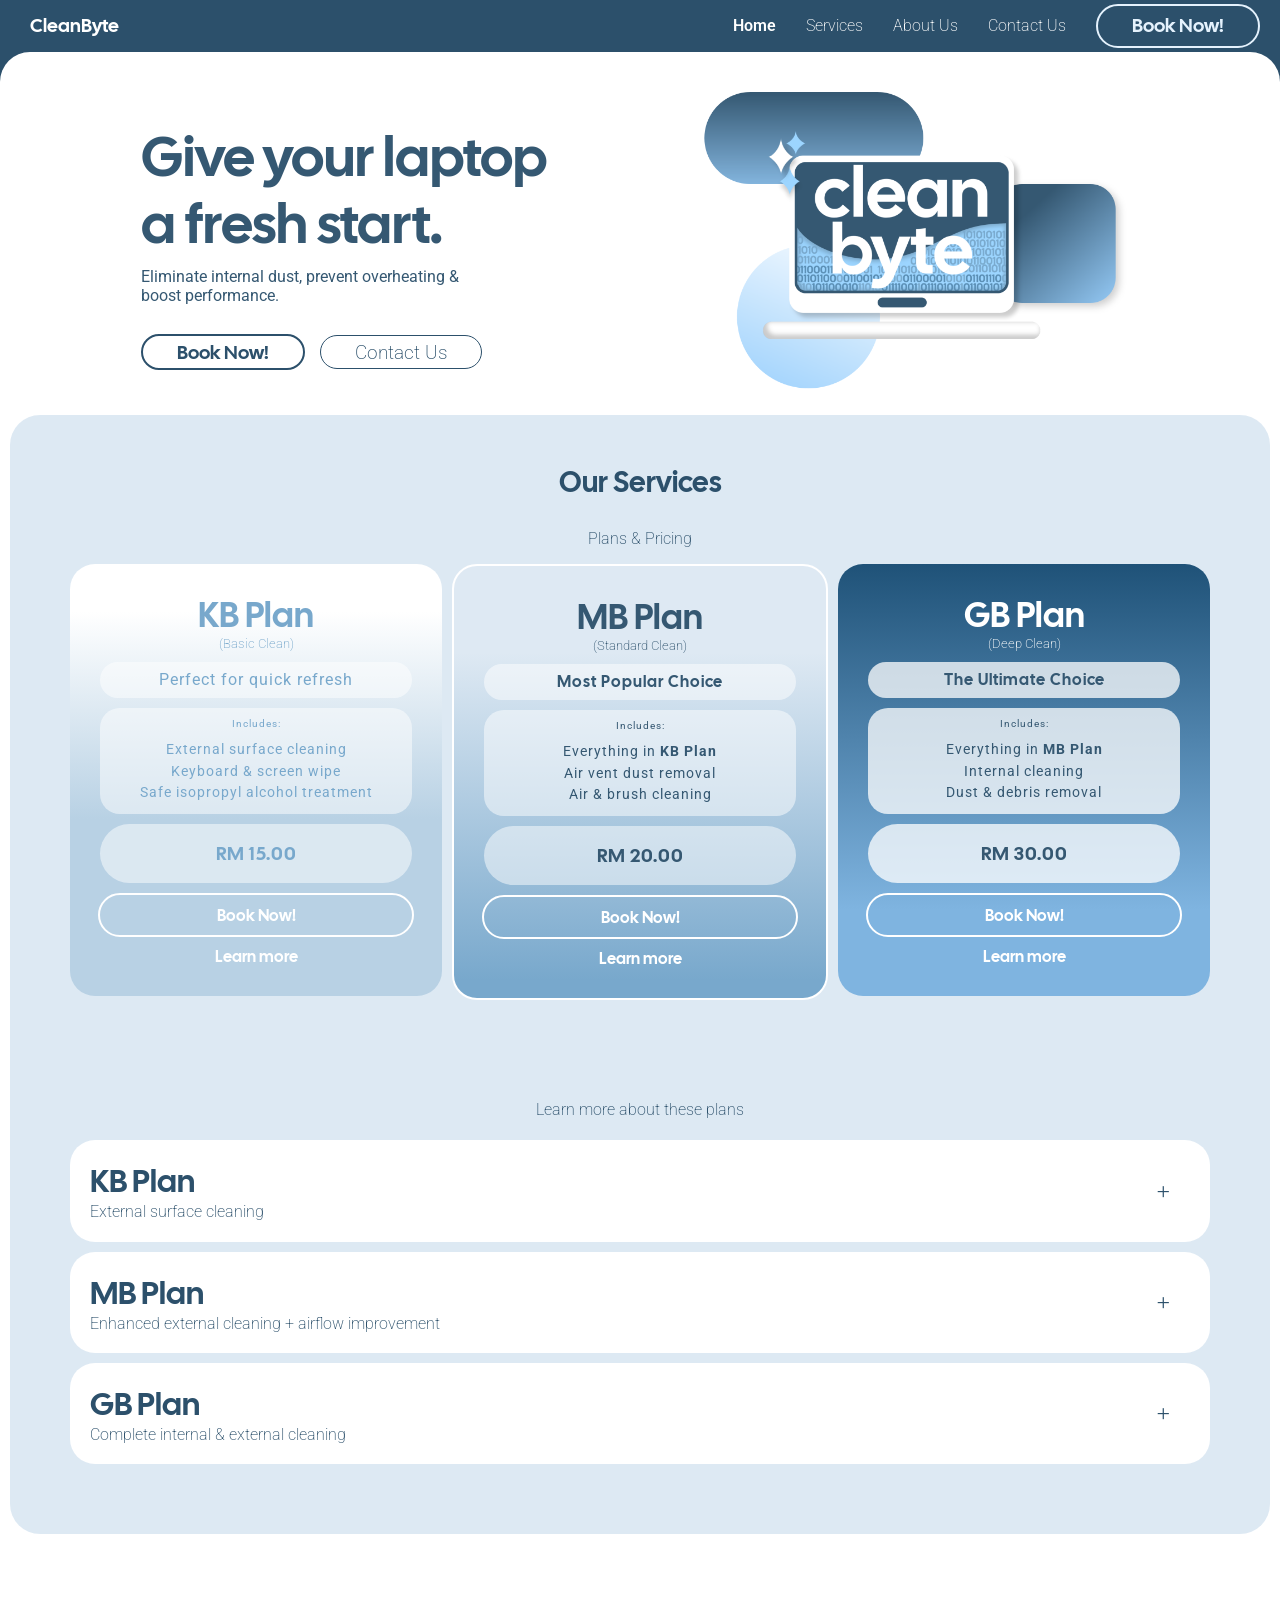
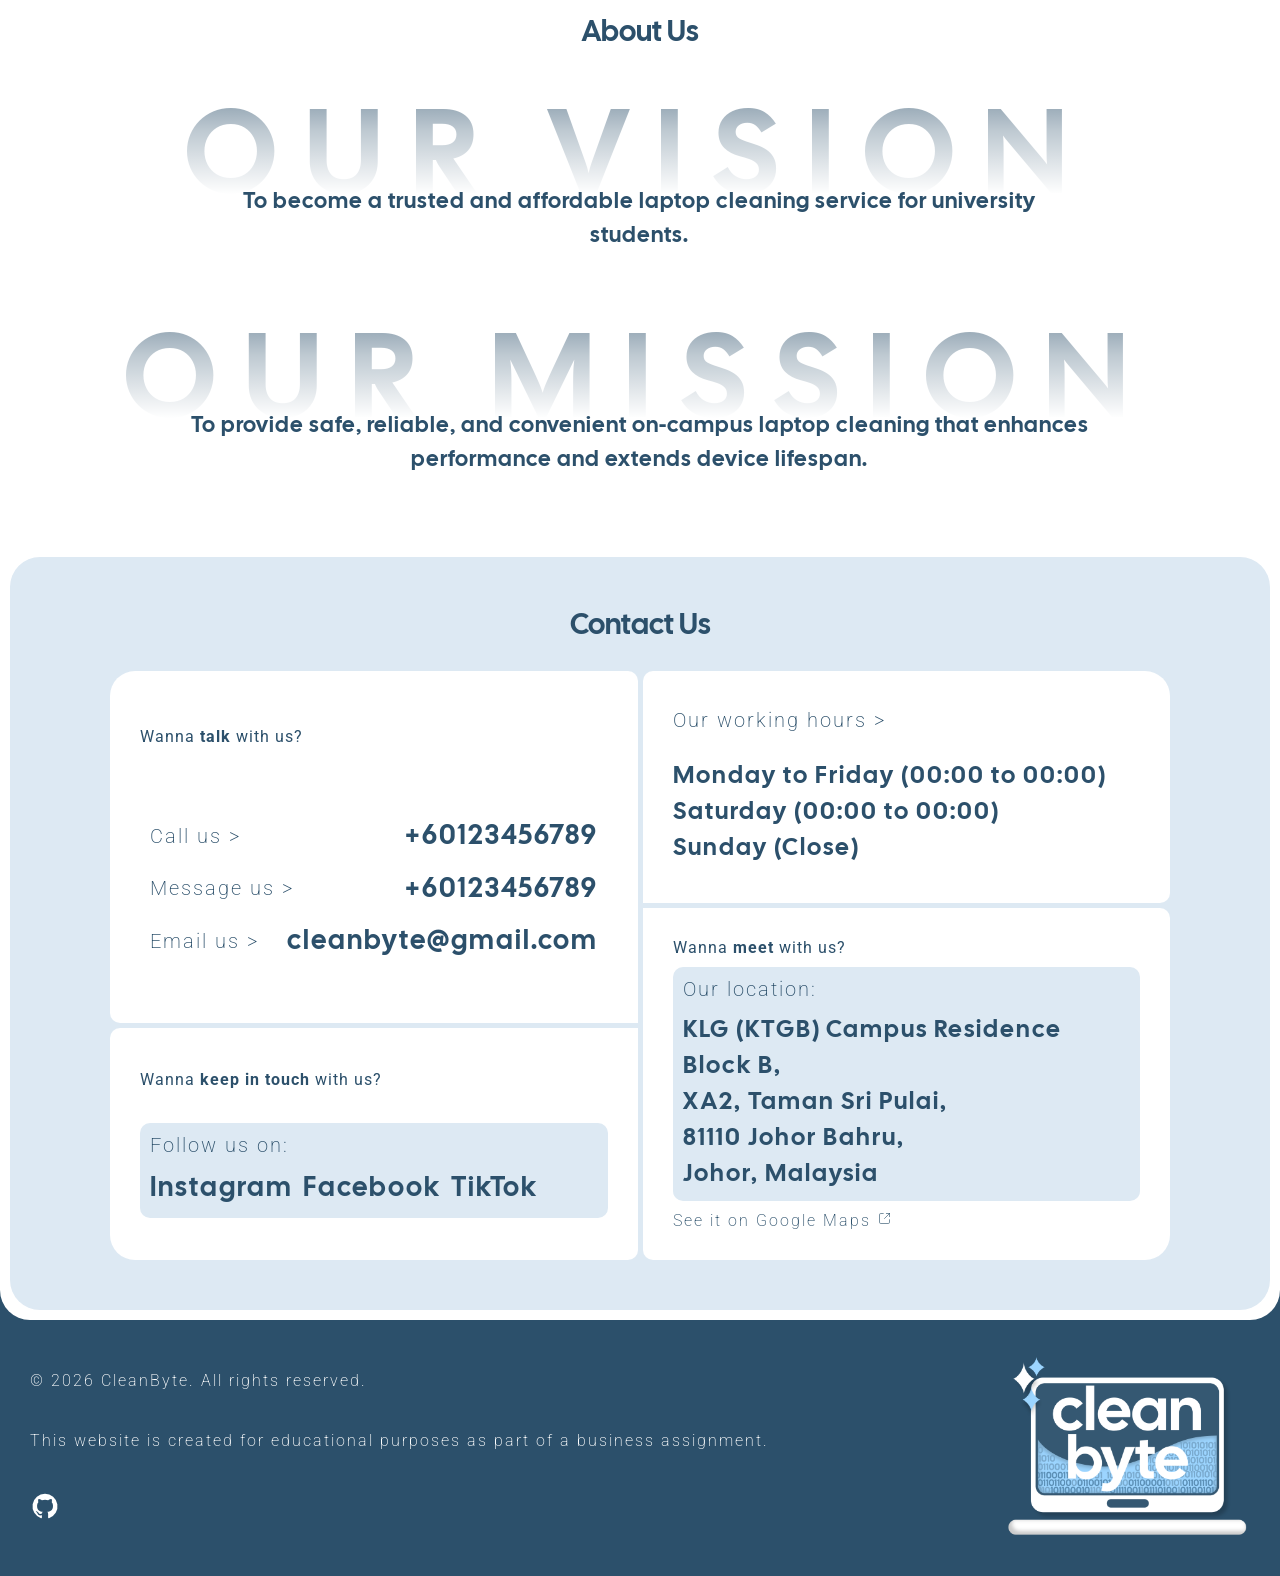
==== commit 4d0ec6ae: "Add footer section with responsive UI, fix bug relating to Active Nav js" ====
--- a/index.html
+++ b/index.html
@@ -18,6 +18,7 @@
     <link rel="stylesheet" href="css/services.css">
     <link rel="stylesheet" href="css/about.css">
     <link rel="stylesheet" href="css/contact.css">
+    <link rel="stylesheet" href="css/footer.css">
 </head>
 
 <body>
@@ -285,12 +286,31 @@
                             <br>Johor, Malaysia
                         </p>
                     </div>
-                    <a id="address-link" href="">See it on Google Maps</a>
+                    <a id="address-link" href="">See it on Google Maps
+                        <svg width="15px" height="15px" viewBox="0 0 24 24" xmlns="http://www.w3.org/2000/svg"
+                            fill="none">
+                            <path stroke="#2c506b" stroke-linecap="round" stroke-linejoin="round" stroke-width="1"
+                                d="M10 4H6a2 2 0 0 0-2 2v12a2 2 0 0 0 2 2h12a2 2 0 0 0 2-2v-4m-8-2 8-8m0 0v5m0-5h-5" />
+                        </svg>
+                    </a>
                 </div>
             </div>
         </section>
     </main>
-
+    <footer>
+        <section id="footer-content">
+            <span>© 2026 CleanByte. All rights reserved.</span>
+            <span>This website is created for educational purposes as part of a business assignment.</span>
+            <a href="https://github.com/ninja-noodle/CleanByte">
+                <svg fill="#fff" width="30px" height="30px" viewBox="0 0 24 24" xmlns="http://www.w3.org/2000/svg"
+                    data-name="Layer 1">
+                    <path
+                        d="M12,2.2467A10.00042,10.00042,0,0,0,8.83752,21.73419c.5.08752.6875-.21247.6875-.475,0-.23749-.01251-1.025-.01251-1.86249C7,19.85919,6.35,18.78423,6.15,18.22173A3.636,3.636,0,0,0,5.125,16.8092c-.35-.1875-.85-.65-.01251-.66248A2.00117,2.00117,0,0,1,6.65,17.17169a2.13742,2.13742,0,0,0,2.91248.825A2.10376,2.10376,0,0,1,10.2,16.65923c-2.225-.25-4.55-1.11254-4.55-4.9375a3.89187,3.89187,0,0,1,1.025-2.6875,3.59373,3.59373,0,0,1,.1-2.65s.83747-.26251,2.75,1.025a9.42747,9.42747,0,0,1,5,0c1.91248-1.3,2.75-1.025,2.75-1.025a3.59323,3.59323,0,0,1,.1,2.65,3.869,3.869,0,0,1,1.025,2.6875c0,3.83747-2.33752,4.6875-4.5625,4.9375a2.36814,2.36814,0,0,1,.675,1.85c0,1.33752-.01251,2.41248-.01251,2.75,0,.26251.1875.575.6875.475A10.0053,10.0053,0,0,0,12,2.2467Z" />
+                </svg>
+            </a>
+        </section>
+        <section id="footer-img"><img src="src/cleanbyte-logo-transparent-1.png" alt="cleanbyte logo"></section>
+    </footer>
     <script src="js/script.js"></script>
 </body>
 
--- a/css/contact.css
+++ b/css/contact.css
@@ -473,4 +473,79 @@
     #location #address-link {
         font-size: 0.7rem;
     }
+}
+
+@media (max-width: 606px) {
+    #body-contact {
+        grid-template-columns: 1fr;
+        grid-template-rows: 1fr repeat(2, 0.5fr) 1fr;
+        grid-column-gap: 0px;
+        grid-row-gap: 5px;
+    }
+
+    #contact-info {
+        grid-area: 1 / 1 / 2 / 2;
+        border-radius: 10px 10px 5px 5px;
+    }
+
+    #social {
+        grid-area: 2 / 1 / 3 / 2;
+        border-radius: 5px;
+
+    }
+
+    #working-hours {
+        grid-area: 3 / 1 / 4 / 2;
+        border-radius: 5px;
+        justify-content: start;
+        height: fit-content;
+    }
+
+    #location {
+        grid-area: 4 / 1 / 5 / 2;
+        border-radius: 5px 5px 10px 10px;
+    }
+}
+
+@media (max-width: 460px) {
+
+    /* .........CONTACT INFO.................................................... */
+    .contact-info-section span:nth-of-type(1) {
+        font-size: 0.6rem;
+    }
+
+    .contact-info-section span:nth-of-type(2) {
+        font-size: 1rem;
+    }
+
+    /* .........SOCIAL.................................................... */
+    #social-section span {
+        font-size: 0.6rem;
+    }
+
+    #social-links a {
+        font-size: 0.8rem;
+    }
+
+    /* .........WORKING HOURS.................................................... */
+    #working-hours span:nth-of-type(1) {
+        font-size: 0.6rem;
+    }
+
+    #working-hours #timetable span {
+        font-size: 0.8rem;
+    }
+
+    /* .........LOCATION.................................................... */
+    #address span {
+        font-size: 0.6rem;
+    }
+
+    #address p {
+        font-size: 0.8rem;
+    }
+
+    #location #address-link {
+        font-size: 0.6rem;
+    }
 }
--- a/css/footer.css
+++ b/css/footer.css
@@ -0,0 +1,66 @@
+footer {
+    display: flex;
+    justify-content: space-between;
+    padding: 30px 30px;
+    background: #2c506b;
+    font-family: var(--font-secondary);
+    font-weight: 200;
+    font-size: 1rem;
+    line-height: 1.2;
+    letter-spacing: 2px;
+    text-decoration: none;
+    color: #fff;
+}
+
+#footer-content {
+    display: flex;
+    flex-direction: column;
+    justify-content: space-around;
+}
+
+#footer-content a {
+    color: #fff;
+    cursor: default;
+}
+
+#footer-content a svg:hover {
+    cursor: pointer
+}
+
+#footer-content a:hover {
+    text-decoration: underline;
+}
+
+
+#footer-img img {
+    height: 12rem;
+}
+
+@media (max-width: 1172px) {
+    footer {
+        font-size: 0.8rem;
+    }
+}
+
+@media (max-width: 946px) {
+    footer {
+        flex-direction: column-reverse;
+        align-items: center;
+        row-gap: 25px;
+    }
+
+    #footer-content {
+        row-gap: 20px;
+        text-align: center;
+    }
+}
+
+@media (max-width: 500px) {
+    footer {
+        font-size: 0.7rem;
+    }
+
+    #footer-img img {
+        height: 10rem;
+    }
+}
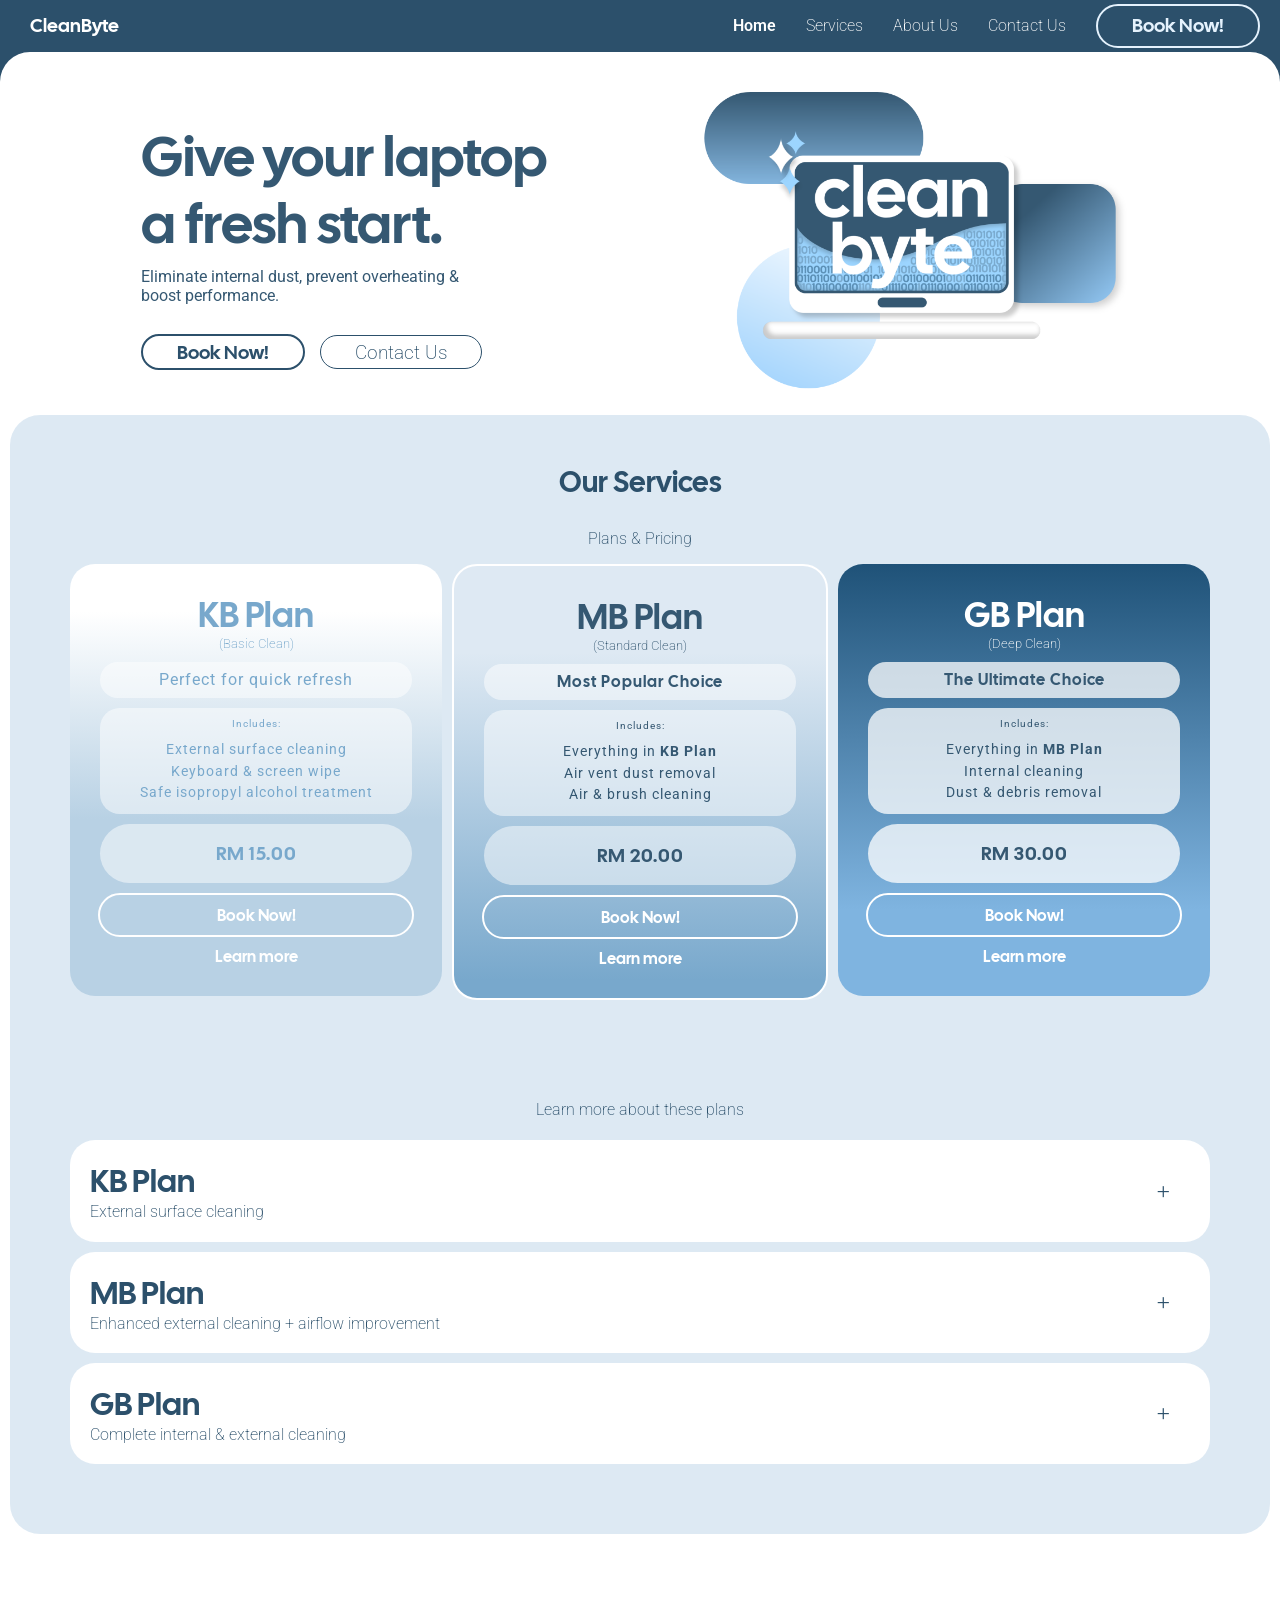
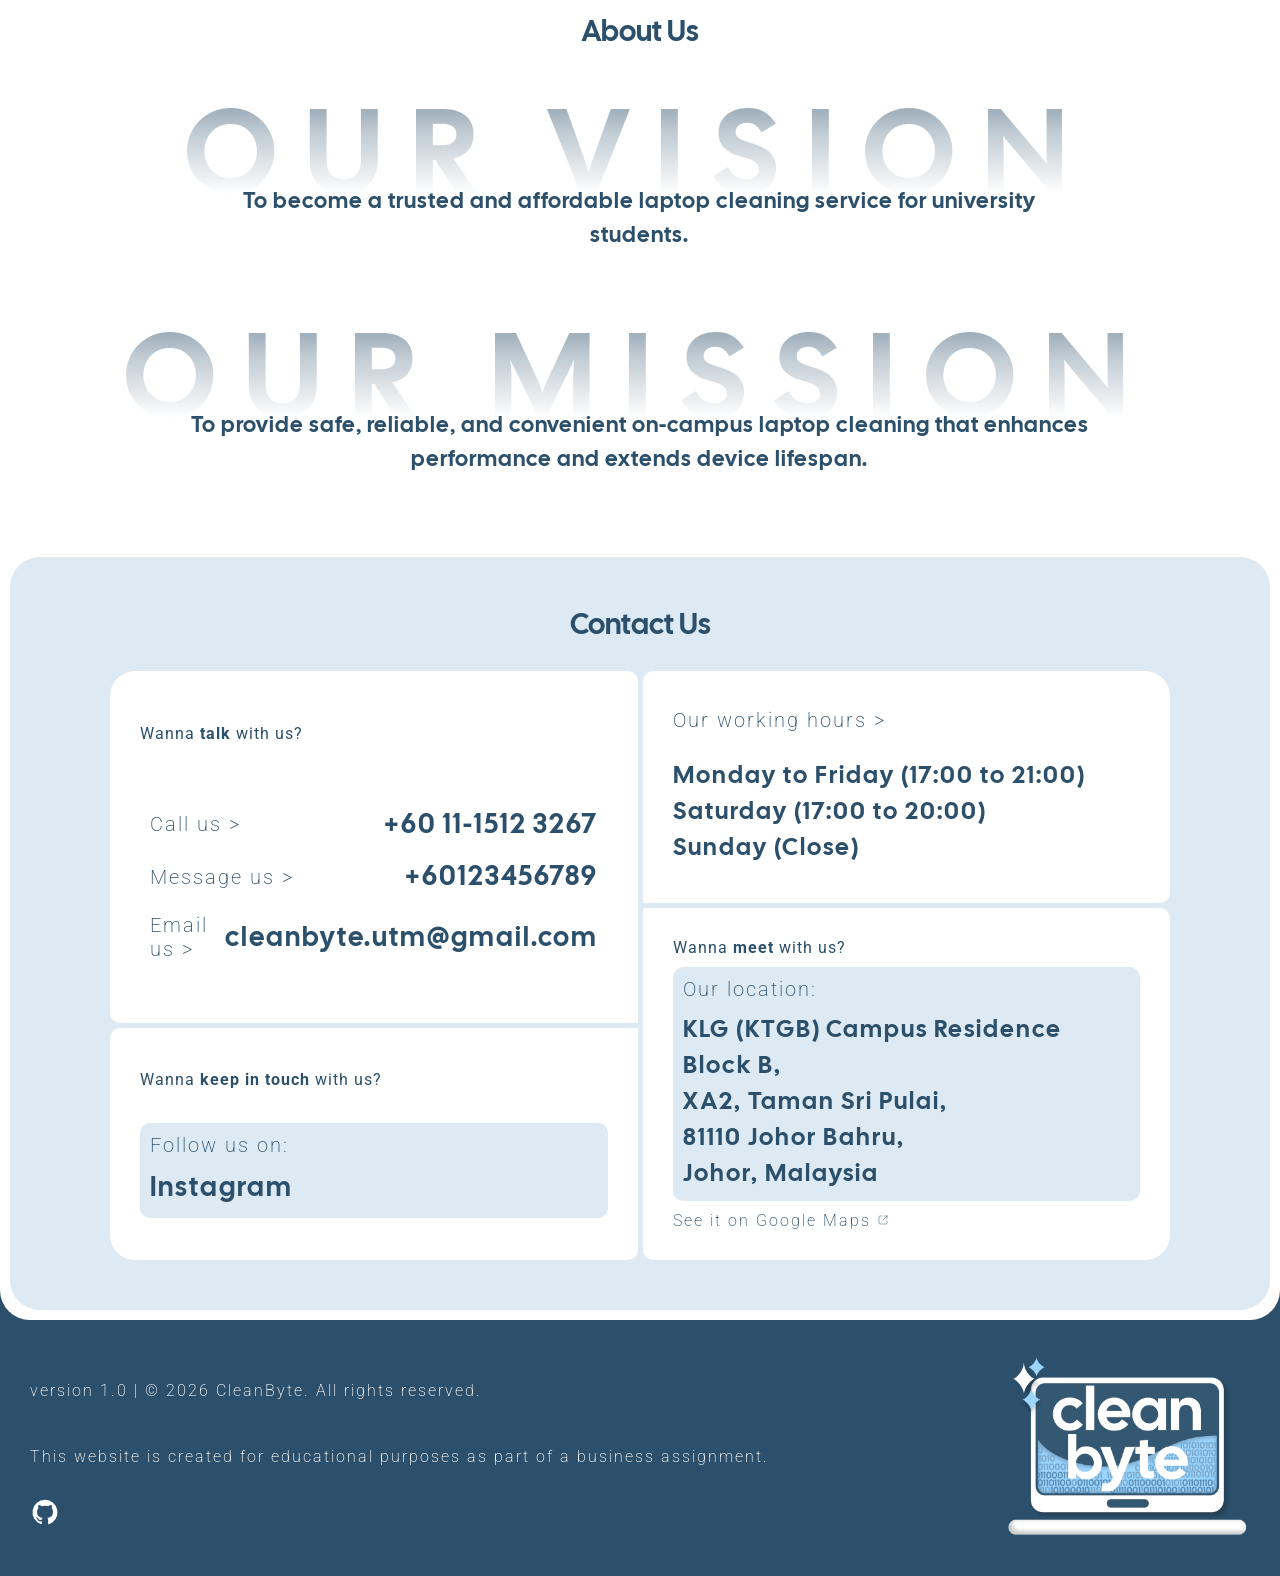
==== commit 3791a300: "add Learn more to dropdown auto scroll; add automatic year changer for copyright footer; add appropr" ====
--- a/index.html
+++ b/index.html
@@ -34,8 +34,7 @@
             <a href="#contact" class="nav-links" id="nav-contact">Contact Us</a>
         </section>
         <section id="wrapper-book-now">
-            <a class="book-now-light" id="nav-book-now" href="https://www.youtube.com/watch?v=SbYXkOAoZpI&autoplay=1"
-                target="_blank">
+            <a class="book-now-light" id="nav-book-now" href="https://forms.gle/1FHTqAfvp7VsXp7U6" target="_blank">
                 <span>Book Now!</span>
             </a>
         </section>
@@ -52,10 +51,10 @@
                     boost performance.</p>
             </div>
             <div id="hero-buttons">
-                <a class="book-now-dark" href="https://www.youtube.com/watch?v=SbYXkOAoZpI&autoplay=1" target="_blank">
+                <a class="book-now-dark" href="https://forms.gle/1FHTqAfvp7VsXp7U6" target="_blank">
                     <span>Book Now!</span>
                 </a>
-                <a class="hero-button" href="/#contact">
+                <a class="hero-button" href="#contact">
                     <span>Contact Us</span>
                 </a>
             </div>
@@ -85,11 +84,10 @@
                             <section class="footer">
                                 <span>RM 15.00</span>
                             </section>
-                            <a class="card-book-now" href="https://www.youtube.com/watch?v=SbYXkOAoZpI&autoplay=1"
-                                target="_blank">
+                            <a class="card-book-now" href="https://forms.gle/1FHTqAfvp7VsXp7U6" target="_blank">
                                 <span>Book Now!</span>
                             </a>
-                            <span class="learnmore">Learn more</span>
+                            <span id="card1-learnmore" class="learnmore">Learn more</span>
                         </div>
                         <div class="card" id="card2">
                             <section class="header">
@@ -110,11 +108,10 @@
                             <section class="footer">
                                 <span>RM 20.00</span>
                             </section>
-                            <a class="card-book-now" href="https://www.youtube.com/watch?v=SbYXkOAoZpI&autoplay=1"
-                                target="_blank">
+                            <a class="card-book-now" href="https://forms.gle/1FHTqAfvp7VsXp7U6" target="_blank">
                                 <span>Book Now!</span>
                             </a>
-                            <span class="learnmore">Learn more</span>
+                            <span id="card2-learnmore" class="learnmore">Learn more</span>
                         </div>
                         <div class="card" id="card3">
                             <section class="header">
@@ -135,11 +132,10 @@
                             <section class="footer">
                                 <span>RM 30.00</span>
                             </section>
-                            <a class="card-book-now" href="https://www.youtube.com/watch?v=SbYXkOAoZpI&autoplay=1"
-                                target="_blank">
+                            <a class="card-book-now" href="https://forms.gle/1FHTqAfvp7VsXp7U6" target="_blank">
                                 <span>Book Now!</span>
                             </a>
-                            <span class="learnmore">Learn more</span>
+                            <span id="card3-learnmore" class="learnmore">Learn more</span>
                         </div>
                     </div>
                 </div>
@@ -245,7 +241,7 @@
                     <div id="contact-info-sections">
                         <div class="contact-info-section" id="call">
                             <span>Call us &gt;</span>
-                            <span>+60123456789</span>
+                            <span>+60 11-1512 3267</span>
                         </div>
                         <div class="contact-info-section" id="whatsapp">
                             <span>Message us &gt;</span>
@@ -253,7 +249,7 @@
                         </div>
                         <div class="contact-info-section" id="email">
                             <span>Email us &gt;</span>
-                            <span>cleanbyte@gmail.com</span>
+                            <span>cleanbyte.utm@gmail.com</span>
                         </div>
                     </div>
                 </div>
@@ -262,17 +258,17 @@
                     <div id="social-section">
                         <span>Follow us on:</span>
                         <div id="social-links">
-                            <a href="">Instagram</a>
-                            <a href="">Facebook</a>
-                            <a href="">TikTok</a>
+                            <a href="https://www.instagram.com/cleanbyte2026/" target="_blank">Instagram</a>
+                            <!-- <a href="">Facebook</a>
+                            <a href="">TikTok</a> -->
                         </div>
                     </div>
                 </div>
                 <div class="contact-us-sections" id="working-hours">
                     <span>Our working hours &gt;</span>
                     <div id="timetable">
-                        <span>Monday to Friday (00:00 to 00:00)</span>
-                        <span>Saturday (00:00 to 00:00)</span>
+                        <span>Monday to Friday (17:00 to 21:00)</span>
+                        <span>Saturday (17:00 to 20:00)</span>
                         <span>Sunday (Close)</span>
                     </div>
                 </div>
@@ -286,8 +282,9 @@
                             <br>Johor, Malaysia
                         </p>
                     </div>
-                    <a id="address-link" href="">See it on Google Maps
-                        <svg width="15px" height="15px" viewBox="0 0 24 24" xmlns="http://www.w3.org/2000/svg"
+                    <a id="address-link" href="https://maps.app.goo.gl/BBo1enbGdaadVYbh8" target="_blank">See it on
+                        Google Maps
+                        <svg width="12px" height="12px" viewBox="0 0 24 24" xmlns="http://www.w3.org/2000/svg"
                             fill="none">
                             <path stroke="#2c506b" stroke-linecap="round" stroke-linejoin="round" stroke-width="1"
                                 d="M10 4H6a2 2 0 0 0-2 2v12a2 2 0 0 0 2 2h12a2 2 0 0 0 2-2v-4m-8-2 8-8m0 0v5m0-5h-5" />
@@ -299,7 +296,7 @@
     </main>
     <footer>
         <section id="footer-content">
-            <span>© 2026 CleanByte. All rights reserved.</span>
+            <p>version 1.0 | © <span id="year"></span> CleanByte. All rights reserved.</p>
             <span>This website is created for educational purposes as part of a business assignment.</span>
             <a href="https://github.com/ninja-noodle/CleanByte">
                 <svg fill="#fff" width="30px" height="30px" viewBox="0 0 24 24" xmlns="http://www.w3.org/2000/svg"
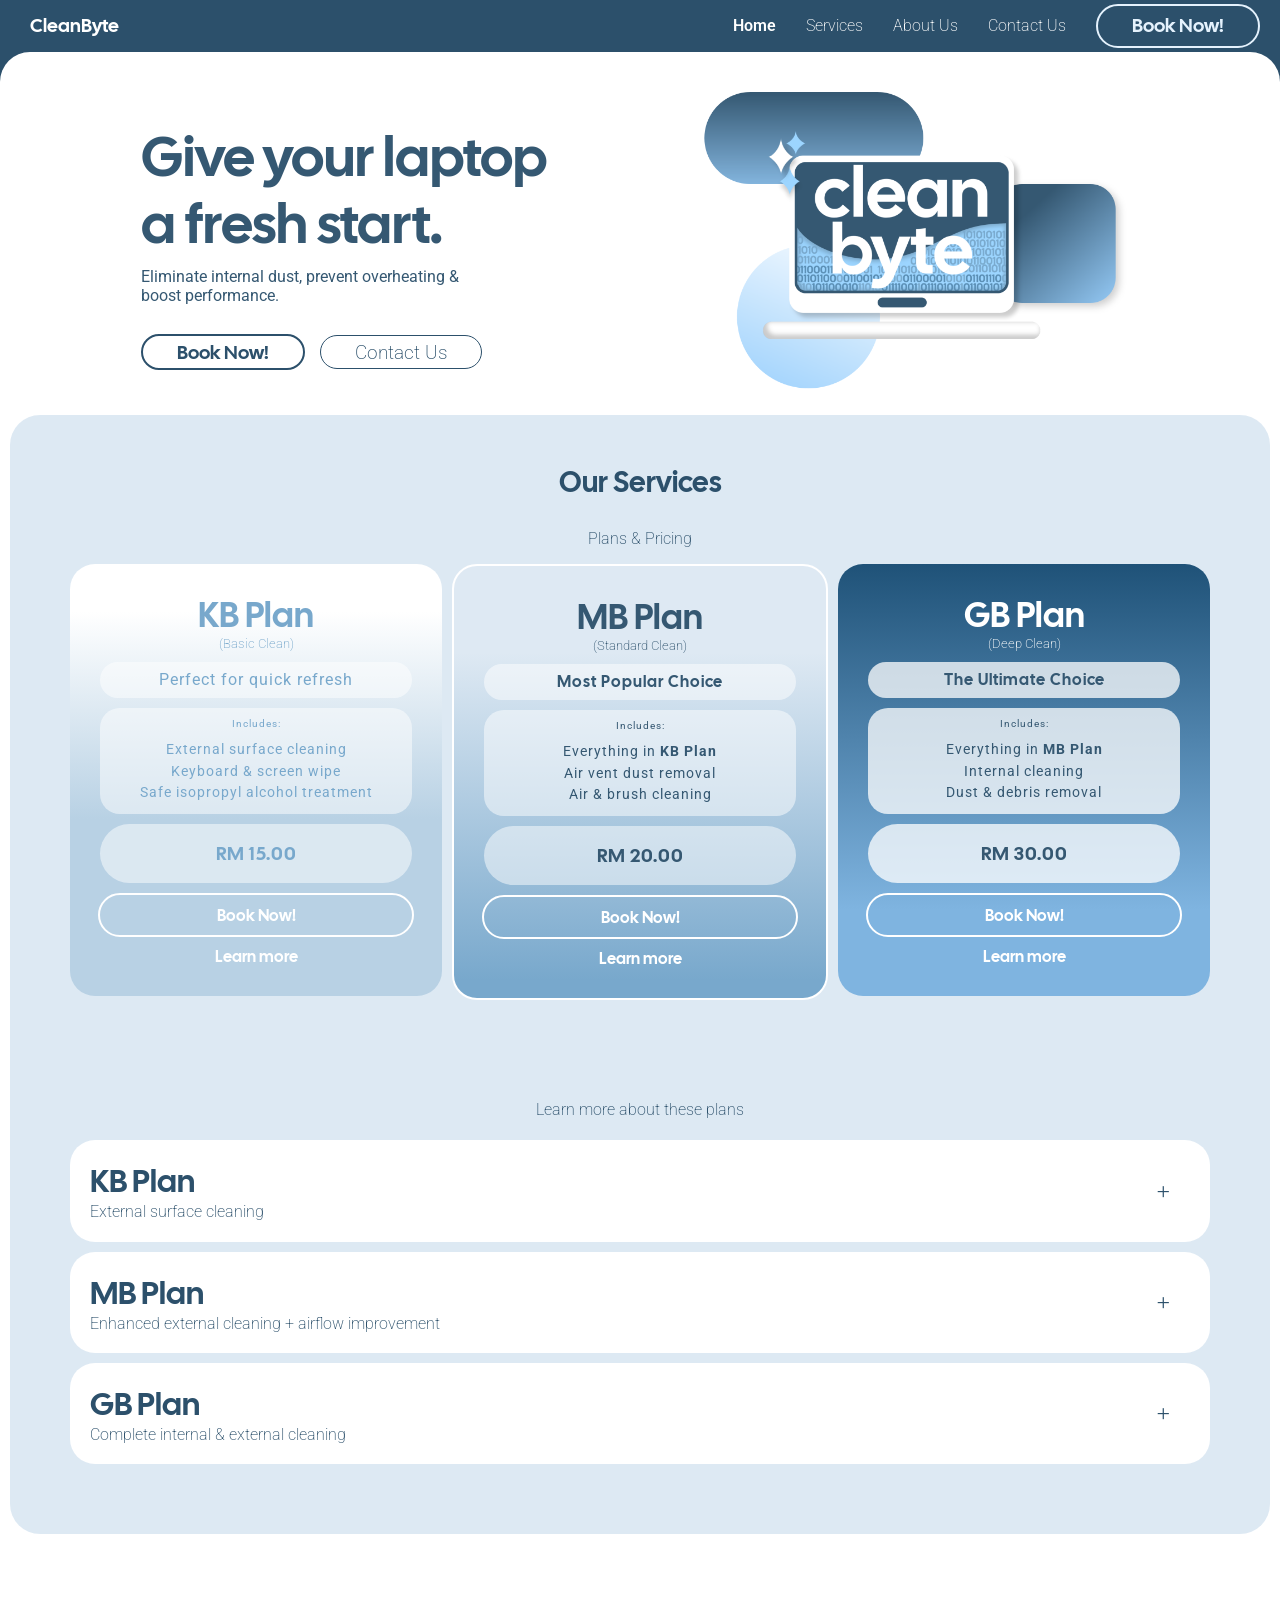
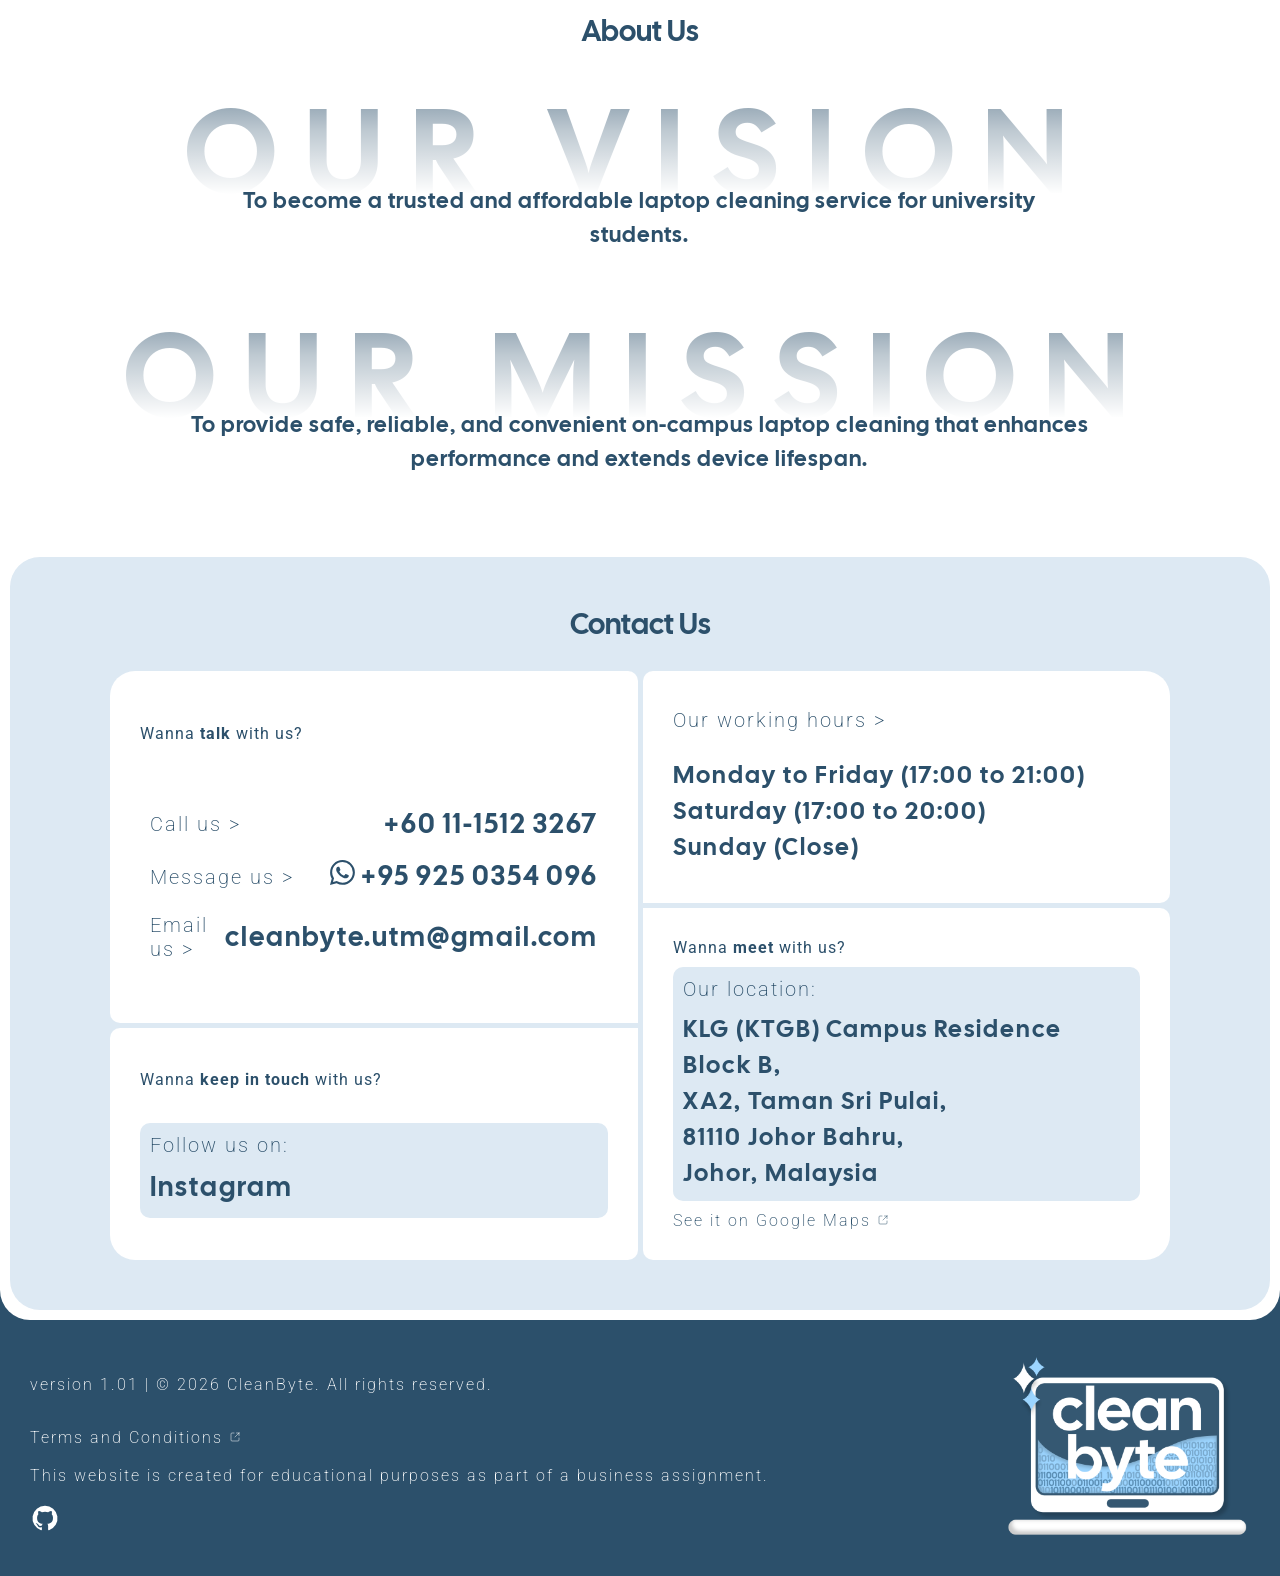
==== commit 02ede2d4: "add terms and conditions; change whatsapp number" ====
--- a/index.html
+++ b/index.html
@@ -245,11 +245,17 @@
                         </div>
                         <div class="contact-info-section" id="whatsapp">
                             <span>Message us &gt;</span>
-                            <span>+60123456789</span>
+                            <span><a href="https://wa.me/qr/BDWQXLGB5IBNO1" target="_blank">
+                                    <svg xmlns="http://www.w3.org/2000/svg" width="25" height="25" fill="currentColor"
+                                        class="bi bi-whatsapp" viewBox="0 0 16 16">
+                                        <path
+                                            d="M13.601 2.326A7.85 7.85 0 0 0 7.994 0C3.627 0 .068 3.558.064 7.926c0 1.399.366 2.76 1.057 3.965L0 16l4.204-1.102a7.9 7.9 0 0 0 3.79.965h.004c4.368 0 7.926-3.558 7.93-7.93A7.9 7.9 0 0 0 13.6 2.326zM7.994 14.521a6.6 6.6 0 0 1-3.356-.92l-.24-.144-2.494.654.666-2.433-.156-.251a6.56 6.56 0 0 1-1.007-3.505c0-3.626 2.957-6.584 6.591-6.584a6.56 6.56 0 0 1 4.66 1.931 6.56 6.56 0 0 1 1.928 4.66c-.004 3.639-2.961 6.592-6.592 6.592m3.615-4.934c-.197-.099-1.17-.578-1.353-.646-.182-.065-.315-.099-.445.099-.133.197-.513.646-.627.775-.114.133-.232.148-.43.05-.197-.1-.836-.308-1.592-.985-.59-.525-.985-1.175-1.103-1.372-.114-.198-.011-.304.088-.403.087-.088.197-.232.296-.346.1-.114.133-.198.198-.33.065-.134.034-.248-.015-.347-.05-.099-.445-1.076-.612-1.47-.16-.389-.323-.335-.445-.34-.114-.007-.247-.007-.38-.007a.73.73 0 0 0-.529.247c-.182.198-.691.677-.691 1.654s.71 1.916.81 2.049c.098.133 1.394 2.132 3.383 2.992.47.205.84.326 1.129.418.475.152.904.129 1.246.08.38-.058 1.171-.48 1.338-.943.164-.464.164-.86.114-.943-.049-.084-.182-.133-.38-.232" />
+                                    </svg> +95 925 0354 096
+                                </a></span>
                         </div>
                         <div class="contact-info-section" id="email">
                             <span>Email us &gt;</span>
-                            <span>cleanbyte.utm@gmail.com</span>
+                            <span><a href="mailto:cleanbyte.utm@gmail.com">cleanbyte.utm@gmail.com</a></span>
                         </div>
                     </div>
                 </div>
@@ -259,8 +265,6 @@
                         <span>Follow us on:</span>
                         <div id="social-links">
                             <a href="https://www.instagram.com/cleanbyte2026/" target="_blank">Instagram</a>
-                            <!-- <a href="">Facebook</a>
-                            <a href="">TikTok</a> -->
                         </div>
                     </div>
                 </div>
@@ -296,7 +300,13 @@
     </main>
     <footer>
         <section id="footer-content">
-            <p>version 1.0 | © <span id="year"></span> CleanByte. All rights reserved.</p>
+            <p>version 1.01 | © <span id="year"></span> CleanByte. All rights reserved.</p>
+            <a href="/terms.html">Terms and Conditions
+                <svg width="12px" height="12px" viewBox="0 0 24 24" xmlns="http://www.w3.org/2000/svg" fill="none">
+                    <path stroke="#fff" stroke-linecap="round" stroke-linejoin="round" stroke-width="1"
+                        d="M10 4H6a2 2 0 0 0-2 2v12a2 2 0 0 0 2 2h12a2 2 0 0 0 2-2v-4m-8-2 8-8m0 0v5m0-5h-5" />
+                </svg>
+            </a>
             <span>This website is created for educational purposes as part of a business assignment.</span>
             <a href="https://github.com/ninja-noodle/CleanByte">
                 <svg fill="#fff" width="30px" height="30px" viewBox="0 0 24 24" xmlns="http://www.w3.org/2000/svg"
--- a/css/contact.css
+++ b/css/contact.css
@@ -99,6 +99,10 @@
     color: #2c506b;
 }
 
+.contact-info-section a {
+    color: #2c506b;
+}
+
 
 /* =-=-=-=-=-=-=-=-=-=-=-=-=-=-=-=-=-=-=-=-=-=-=-=-=-=-=-=-=-=-=-=-=-=-=-=-=-=-=-=- */
 /* =-=-=-=-=-= SOCIAL -=-=-=-=-=-=-=-=-=-=-=-=-=-=-=-=-=-=-=-=-=-=-=-=-=-=-=-=-=-=-=-=-=-=- */
--- a/css/footer.css
+++ b/css/footer.css
@@ -20,7 +20,7 @@
 
 #footer-content a {
     color: #fff;
-    cursor: default;
+    cursor: pointer;
 }
 
 #footer-content a svg:hover {
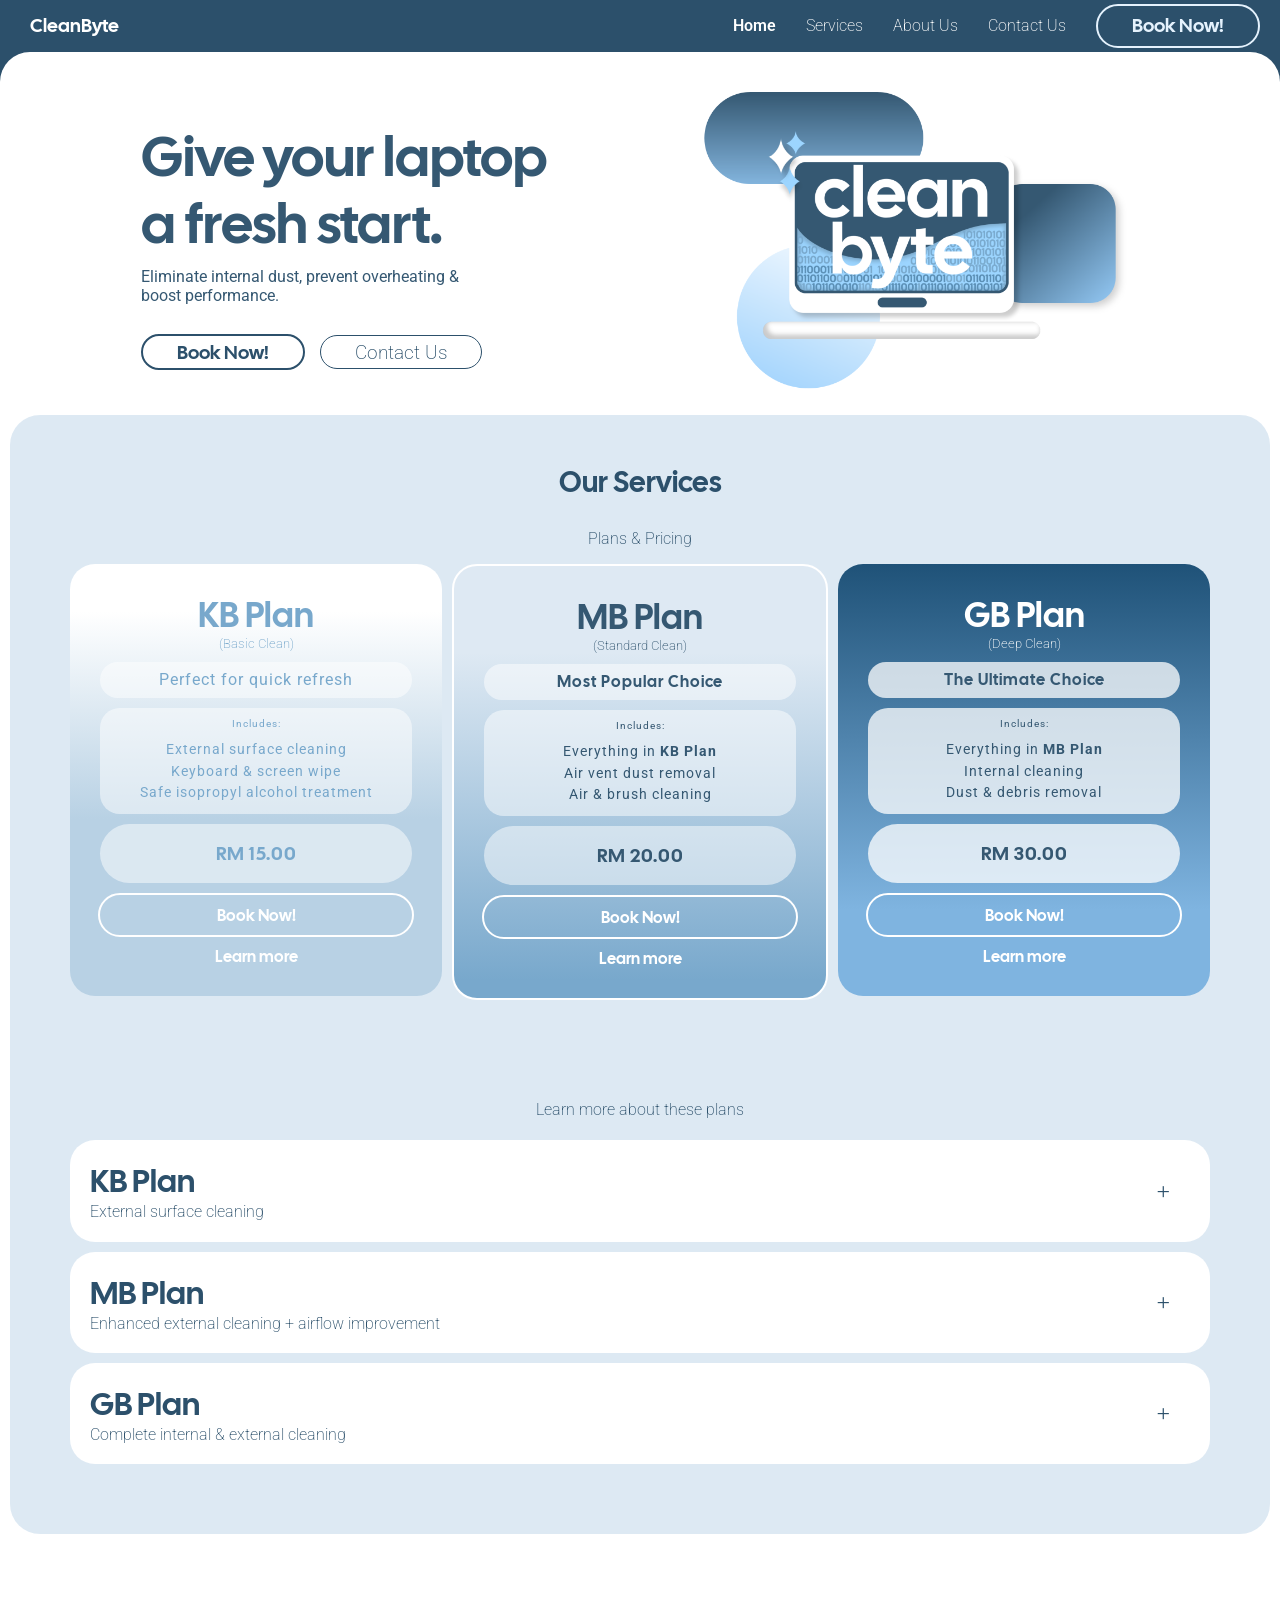
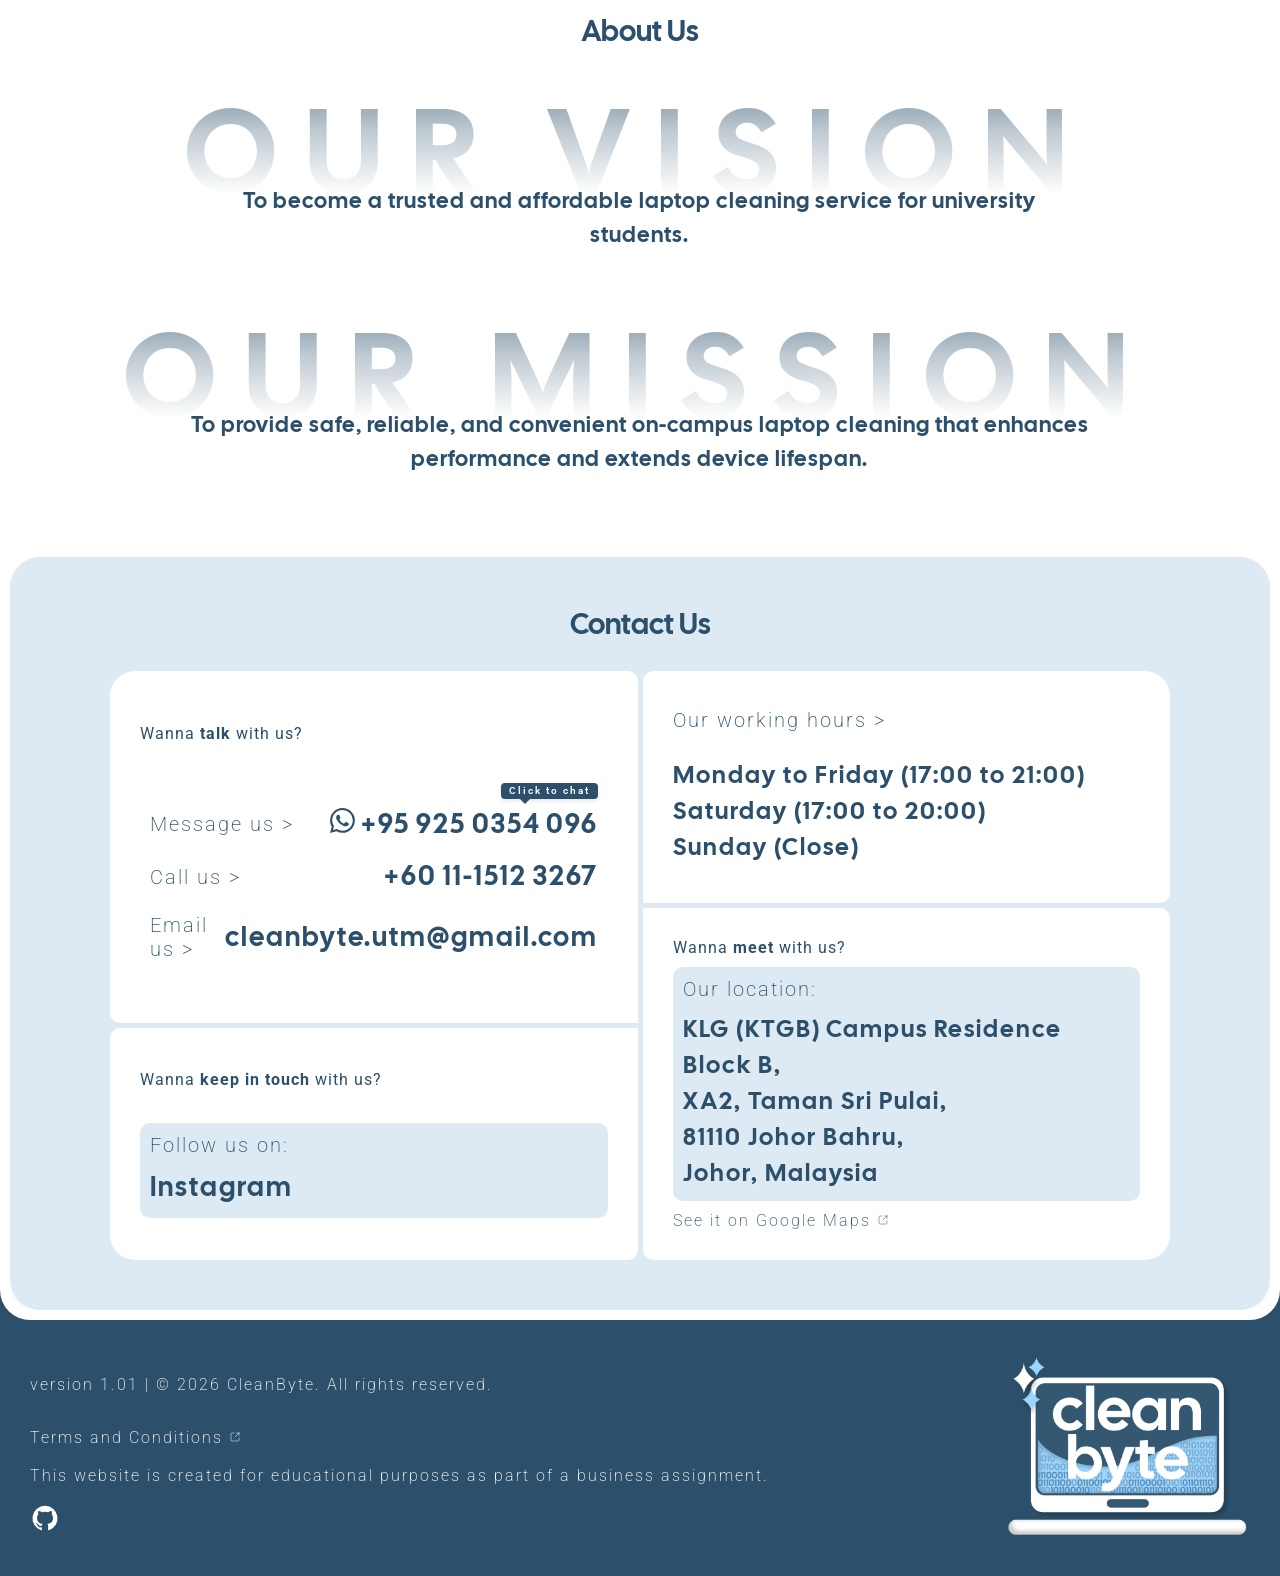
==== commit 1e98627b: "change the instagram hyperlink; add a click to chat static label beside Message us section" ====
--- a/index.html
+++ b/index.html
@@ -239,19 +239,22 @@
                 <div class="contact-us-sections" id="contact-info">
                     <span>Wanna <b>talk</b> with us?</span>
                     <div id="contact-info-sections">
-                        <div class="contact-info-section" id="call">
-                            <span>Call us &gt;</span>
-                            <span>+60 11-1512 3267</span>
-                        </div>
                         <div class="contact-info-section" id="whatsapp">
                             <span>Message us &gt;</span>
-                            <span><a href="https://wa.me/qr/BDWQXLGB5IBNO1" target="_blank">
+                            <span class="static-label-container"><a href="https://wa.me/qr/BDWQXLGB5IBNO1"
+                                    target="_blank">
                                     <svg xmlns="http://www.w3.org/2000/svg" width="25" height="25" fill="currentColor"
                                         class="bi bi-whatsapp" viewBox="0 0 16 16">
                                         <path
                                             d="M13.601 2.326A7.85 7.85 0 0 0 7.994 0C3.627 0 .068 3.558.064 7.926c0 1.399.366 2.76 1.057 3.965L0 16l4.204-1.102a7.9 7.9 0 0 0 3.79.965h.004c4.368 0 7.926-3.558 7.93-7.93A7.9 7.9 0 0 0 13.6 2.326zM7.994 14.521a6.6 6.6 0 0 1-3.356-.92l-.24-.144-2.494.654.666-2.433-.156-.251a6.56 6.56 0 0 1-1.007-3.505c0-3.626 2.957-6.584 6.591-6.584a6.56 6.56 0 0 1 4.66 1.931 6.56 6.56 0 0 1 1.928 4.66c-.004 3.639-2.961 6.592-6.592 6.592m3.615-4.934c-.197-.099-1.17-.578-1.353-.646-.182-.065-.315-.099-.445.099-.133.197-.513.646-.627.775-.114.133-.232.148-.43.05-.197-.1-.836-.308-1.592-.985-.59-.525-.985-1.175-1.103-1.372-.114-.198-.011-.304.088-.403.087-.088.197-.232.296-.346.1-.114.133-.198.198-.33.065-.134.034-.248-.015-.347-.05-.099-.445-1.076-.612-1.47-.16-.389-.323-.335-.445-.34-.114-.007-.247-.007-.38-.007a.73.73 0 0 0-.529.247c-.182.198-.691.677-.691 1.654s.71 1.916.81 2.049c.098.133 1.394 2.132 3.383 2.992.47.205.84.326 1.129.418.475.152.904.129 1.246.08.38-.058 1.171-.48 1.338-.943.164-.464.164-.86.114-.943-.049-.084-.182-.133-.38-.232" />
                                     </svg> +95 925 0354 096
-                                </a></span>
+                                </a>
+                                <span id="static-label">Click to chat</span>
+                            </span>
+                        </div>
+                        <div class="contact-info-section" id="call">
+                            <span>Call us &gt;</span>
+                            <span>+60 11-1512 3267</span>
                         </div>
                         <div class="contact-info-section" id="email">
                             <span>Email us &gt;</span>
@@ -264,7 +267,7 @@
                     <div id="social-section">
                         <span>Follow us on:</span>
                         <div id="social-links">
-                            <a href="https://www.instagram.com/cleanbyte2026/" target="_blank">Instagram</a>
+                            <a href="https://www.instagram.com/cleanbyte.ent/" target="_blank">Instagram</a>
                         </div>
                     </div>
                 </div>
--- a/css/contact.css
+++ b/css/contact.css
@@ -103,6 +103,11 @@
     color: #2c506b;
 }
 
+#whatsapp svg {
+    width: 25px;
+    height: 25px;
+}
+
 
 /* =-=-=-=-=-=-=-=-=-=-=-=-=-=-=-=-=-=-=-=-=-=-=-=-=-=-=-=-=-=-=-=-=-=-=-=-=-=-=-=- */
 /* =-=-=-=-=-= SOCIAL -=-=-=-=-=-=-=-=-=-=-=-=-=-=-=-=-=-=-=-=-=-=-=-=-=-=-=-=-=-=-=-=-=-=- */
@@ -281,6 +286,11 @@
         font-size: 1.5rem;
     }
 
+    #whatsapp svg {
+        width: 20px;
+        height: 20px;
+    }
+
     /* .........SOCIAL.................................................... */
     #social-section span {
         font-size: 1rem;
@@ -355,6 +365,11 @@
         grid-template-rows: 2fr repeat(2, 1fr) 2fr;
     }
 
+    #whatsapp svg {
+        width: 20px;
+        height: 20px;
+    }
+
     #contact-info {
         grid-area: 1 / 1 / 1 / 1;
         border-radius: 25px 25px 10px 10px;
@@ -427,6 +442,11 @@
 
     #location #address-link {
         font-size: 0.7rem;
+    }
+
+    #whatsapp svg {
+        width: 15px;
+        height: 15px;
     }
 }
 
@@ -552,4 +572,36 @@
     #location #address-link {
         font-size: 0.6rem;
     }
+}
+
+
+.static-label-container {
+    position: relative;
+    display: inline-block;
+    margin-left: 10px;
+}
+
+#static-label {
+    display: inline-block;
+    background-color: #2c506b;
+    color: white;
+    font-size: 10px;
+    font-weight: 600;
+    padding: 2px 8px;
+    border-radius: 4px;
+    position: absolute;
+    top: -25px;
+    right: 0;
+    white-space: nowrap;
+    box-shadow: 0px 2px 4px rgba(0, 0, 0, 0.1);
+}
+
+#static-label::after {
+    content: "";
+    position: absolute;
+    top: 100%;
+    left: 20%;
+    border-width: 5px;
+    border-style: solid;
+    border-color: #2c506b transparent transparent transparent;
 }
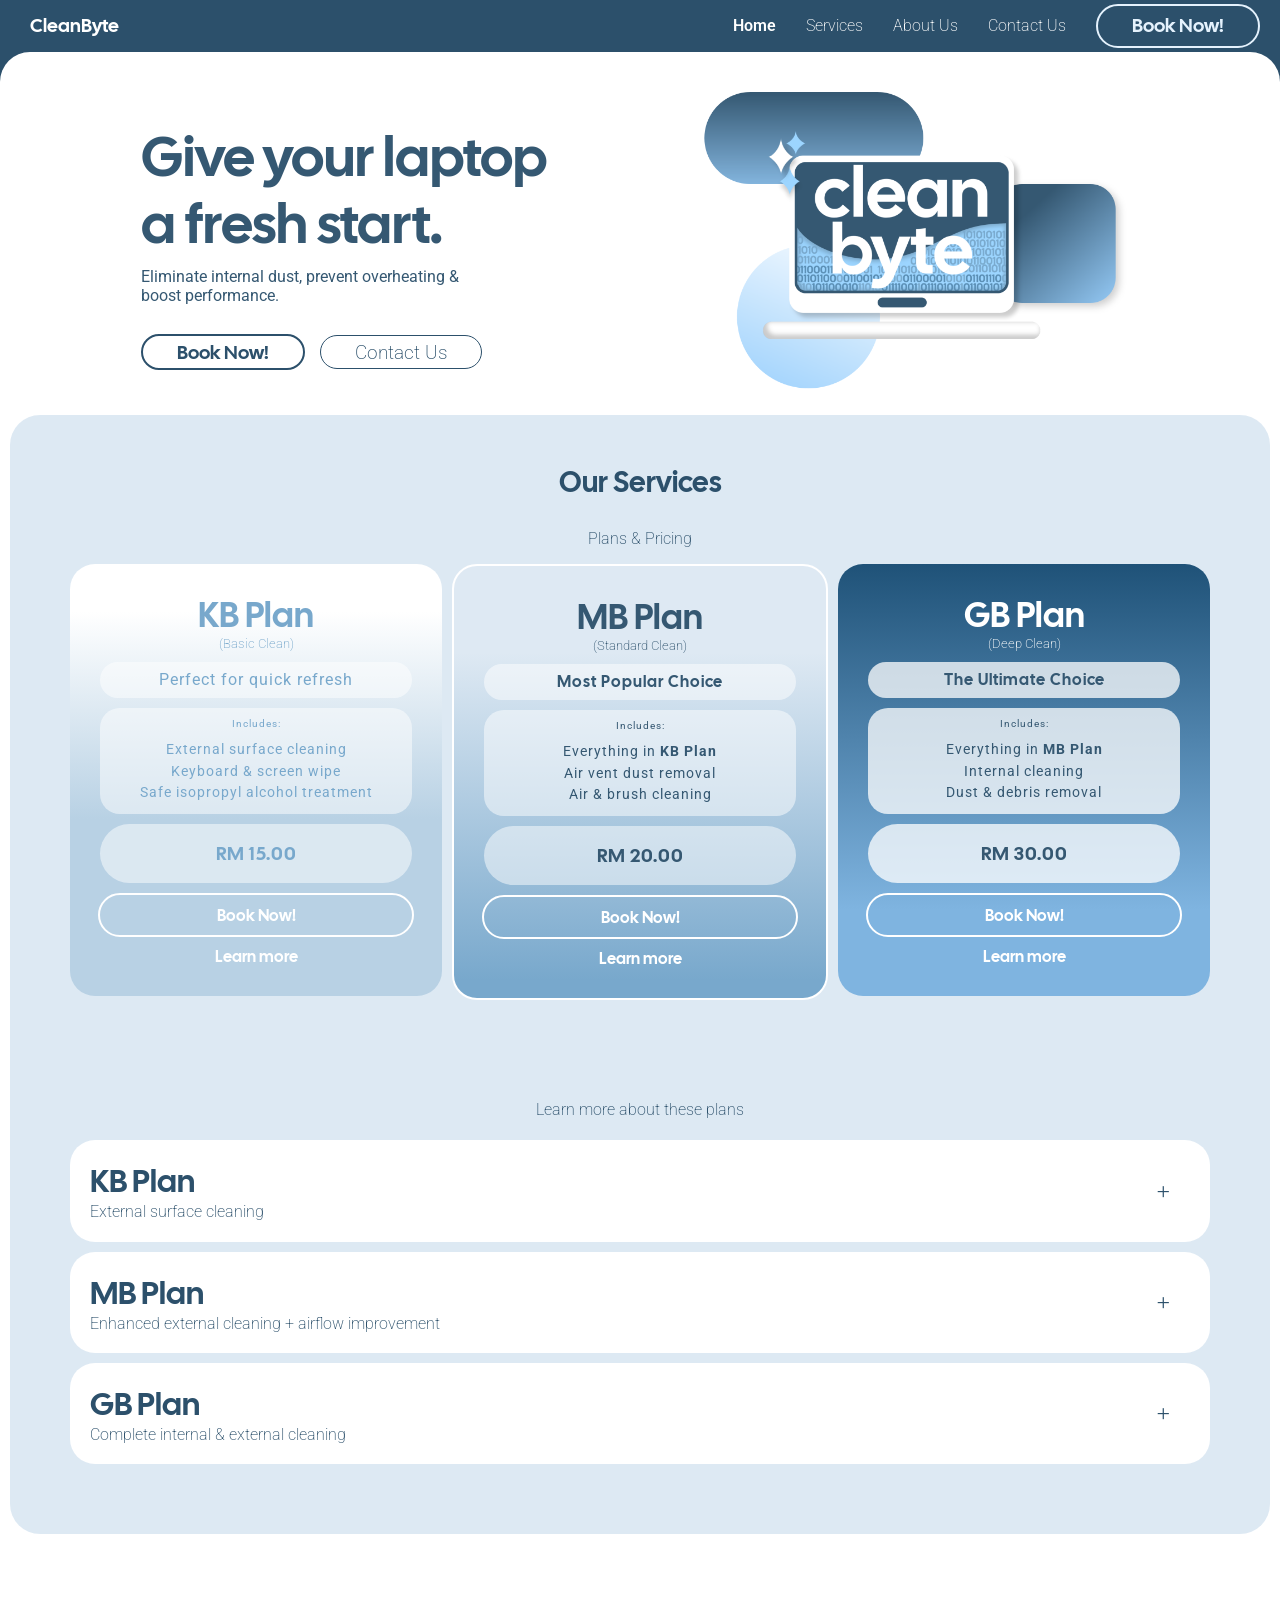
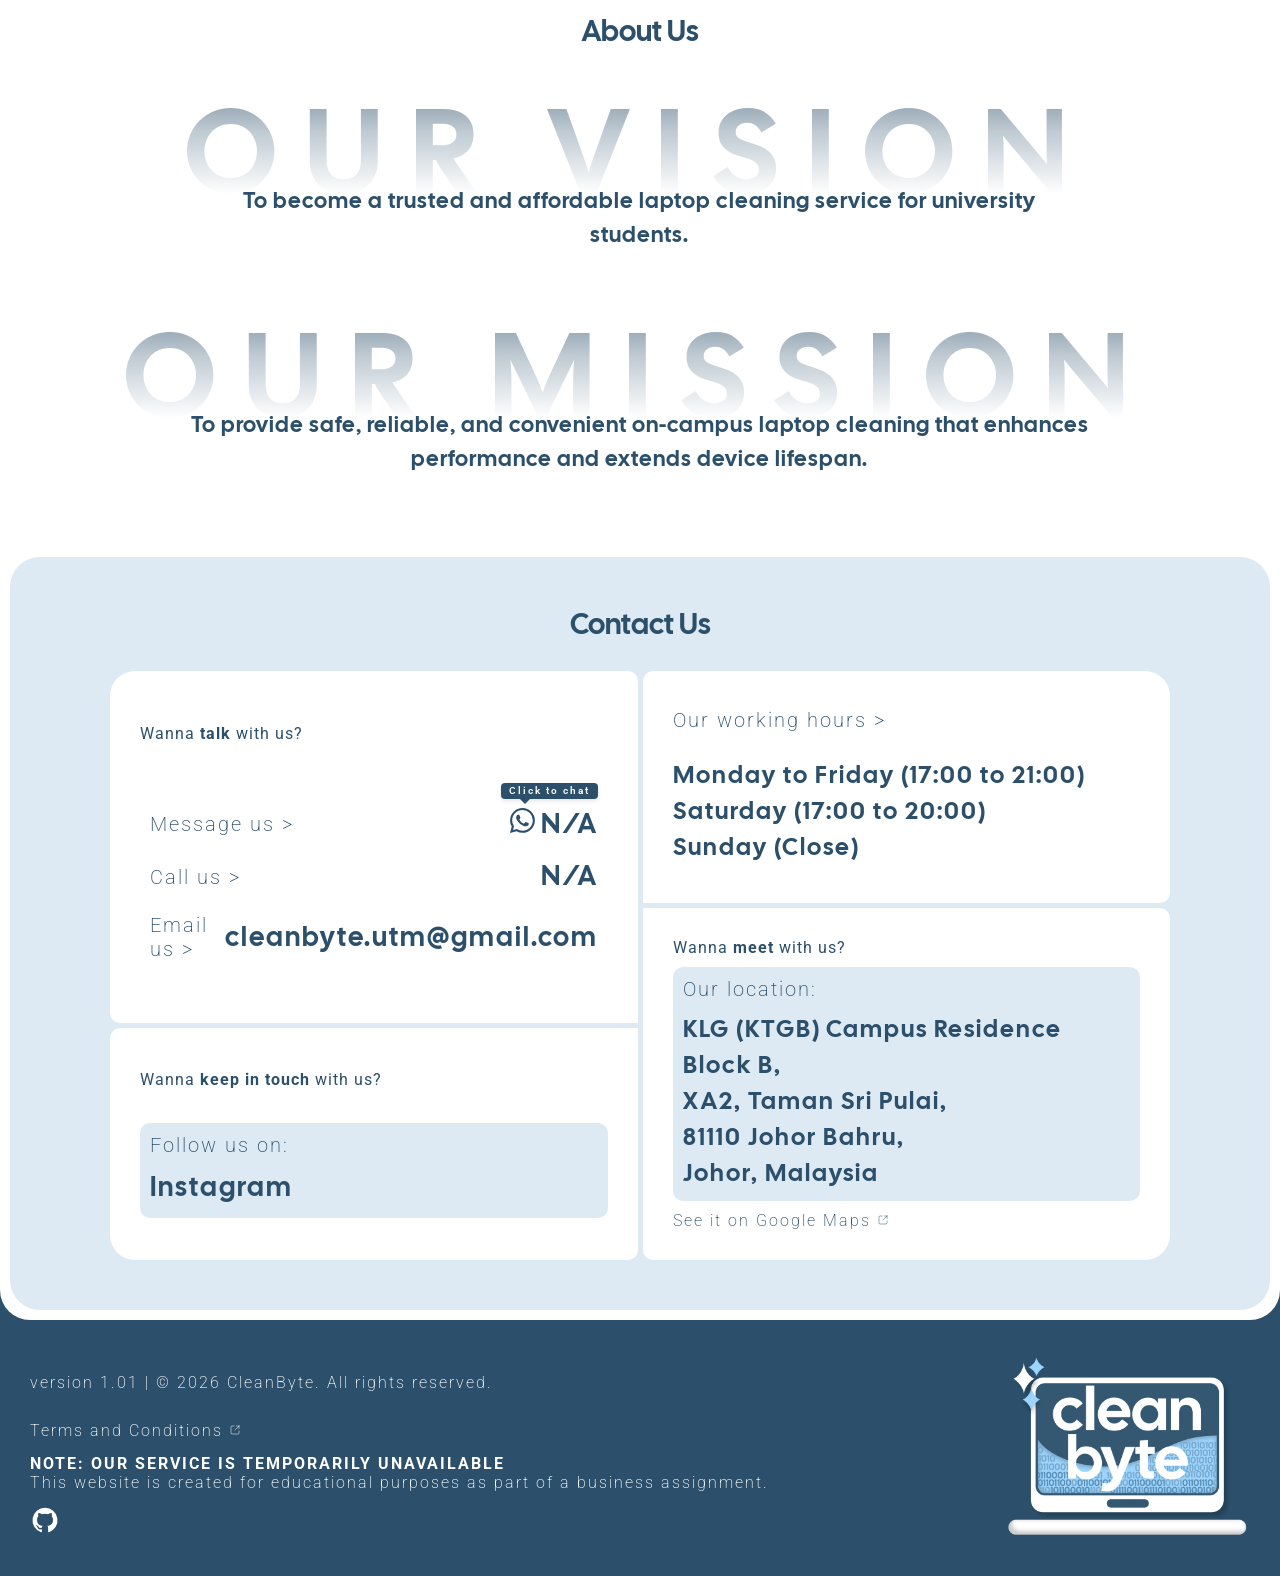
==== commit 2ddf451b: "Update the contact section to account for the business being inactive" ====
--- a/index.html
+++ b/index.html
@@ -241,20 +241,20 @@
                     <div id="contact-info-sections">
                         <div class="contact-info-section" id="whatsapp">
                             <span>Message us &gt;</span>
-                            <span class="static-label-container"><a href="https://wa.me/qr/BDWQXLGB5IBNO1"
-                                    target="_blank">
+                            <span class="static-label-container">
+                                <a href="" target="_blank">
                                     <svg xmlns="http://www.w3.org/2000/svg" width="25" height="25" fill="currentColor"
                                         class="bi bi-whatsapp" viewBox="0 0 16 16">
                                         <path
                                             d="M13.601 2.326A7.85 7.85 0 0 0 7.994 0C3.627 0 .068 3.558.064 7.926c0 1.399.366 2.76 1.057 3.965L0 16l4.204-1.102a7.9 7.9 0 0 0 3.79.965h.004c4.368 0 7.926-3.558 7.93-7.93A7.9 7.9 0 0 0 13.6 2.326zM7.994 14.521a6.6 6.6 0 0 1-3.356-.92l-.24-.144-2.494.654.666-2.433-.156-.251a6.56 6.56 0 0 1-1.007-3.505c0-3.626 2.957-6.584 6.591-6.584a6.56 6.56 0 0 1 4.66 1.931 6.56 6.56 0 0 1 1.928 4.66c-.004 3.639-2.961 6.592-6.592 6.592m3.615-4.934c-.197-.099-1.17-.578-1.353-.646-.182-.065-.315-.099-.445.099-.133.197-.513.646-.627.775-.114.133-.232.148-.43.05-.197-.1-.836-.308-1.592-.985-.59-.525-.985-1.175-1.103-1.372-.114-.198-.011-.304.088-.403.087-.088.197-.232.296-.346.1-.114.133-.198.198-.33.065-.134.034-.248-.015-.347-.05-.099-.445-1.076-.612-1.47-.16-.389-.323-.335-.445-.34-.114-.007-.247-.007-.38-.007a.73.73 0 0 0-.529.247c-.182.198-.691.677-.691 1.654s.71 1.916.81 2.049c.098.133 1.394 2.132 3.383 2.992.47.205.84.326 1.129.418.475.152.904.129 1.246.08.38-.058 1.171-.48 1.338-.943.164-.464.164-.86.114-.943-.049-.084-.182-.133-.38-.232" />
-                                    </svg> +95 925 0354 096
+                                    </svg> N/A
                                 </a>
                                 <span id="static-label">Click to chat</span>
                             </span>
                         </div>
                         <div class="contact-info-section" id="call">
                             <span>Call us &gt;</span>
-                            <span>+60 11-1512 3267</span>
+                            <span>N/A</span>
                         </div>
                         <div class="contact-info-section" id="email">
                             <span>Email us &gt;</span>
@@ -303,14 +303,17 @@
     </main>
     <footer>
         <section id="footer-content">
-            <p>version 1.01 | © <span id="year"></span> CleanByte. All rights reserved.</p>
+            <p>version 1.01 | © <span id="year"></span> CleanByte. All
+                rights reserved.</p>
             <a href="/terms.html">Terms and Conditions
                 <svg width="12px" height="12px" viewBox="0 0 24 24" xmlns="http://www.w3.org/2000/svg" fill="none">
                     <path stroke="#fff" stroke-linecap="round" stroke-linejoin="round" stroke-width="1"
                         d="M10 4H6a2 2 0 0 0-2 2v12a2 2 0 0 0 2 2h12a2 2 0 0 0 2-2v-4m-8-2 8-8m0 0v5m0-5h-5" />
                 </svg>
             </a>
-            <span>This website is created for educational purposes as part of a business assignment.</span>
+            <span><b>NOTE: OUR SERVICE IS TEMPORARILY UNAVAILABLE</b><br>This website is created for educational
+                purposes as
+                part of a business assignment.</span>
             <a href="https://github.com/ninja-noodle/CleanByte">
                 <svg fill="#fff" width="30px" height="30px" viewBox="0 0 24 24" xmlns="http://www.w3.org/2000/svg"
                     data-name="Layer 1">
